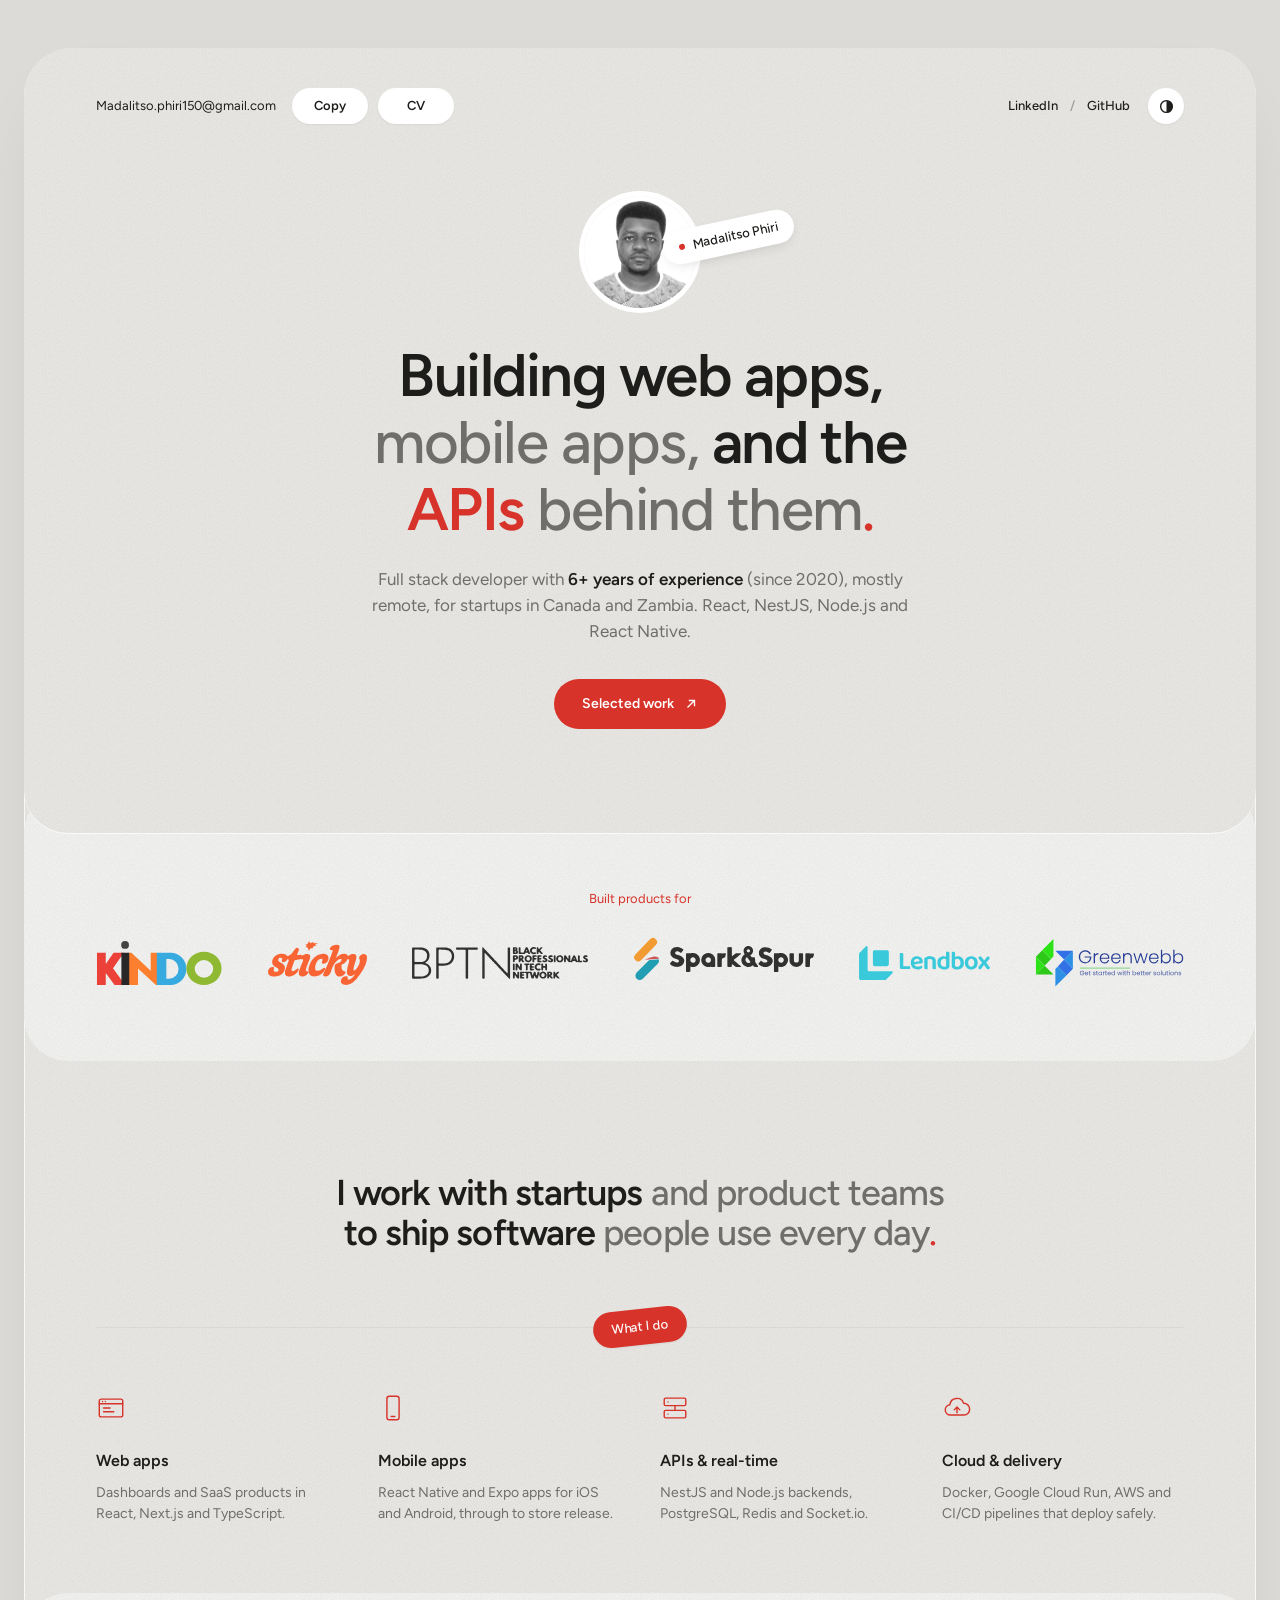
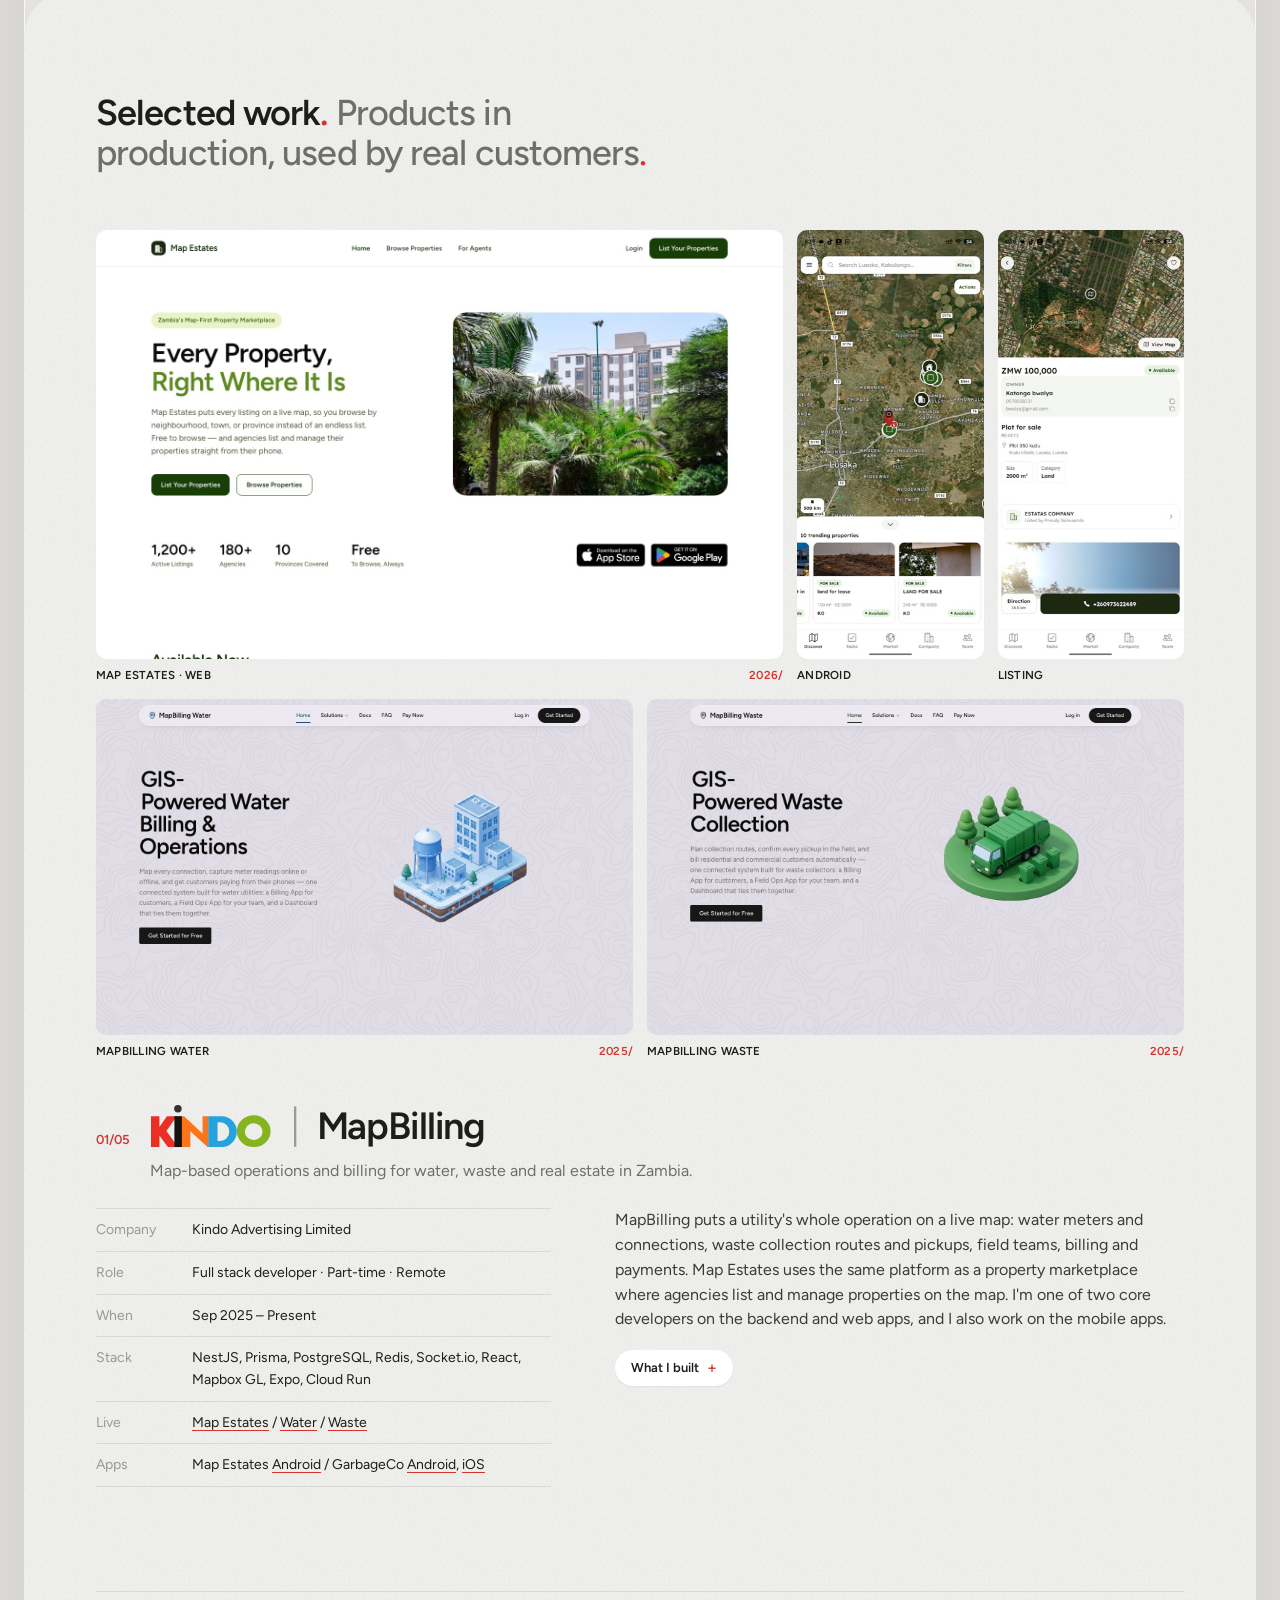
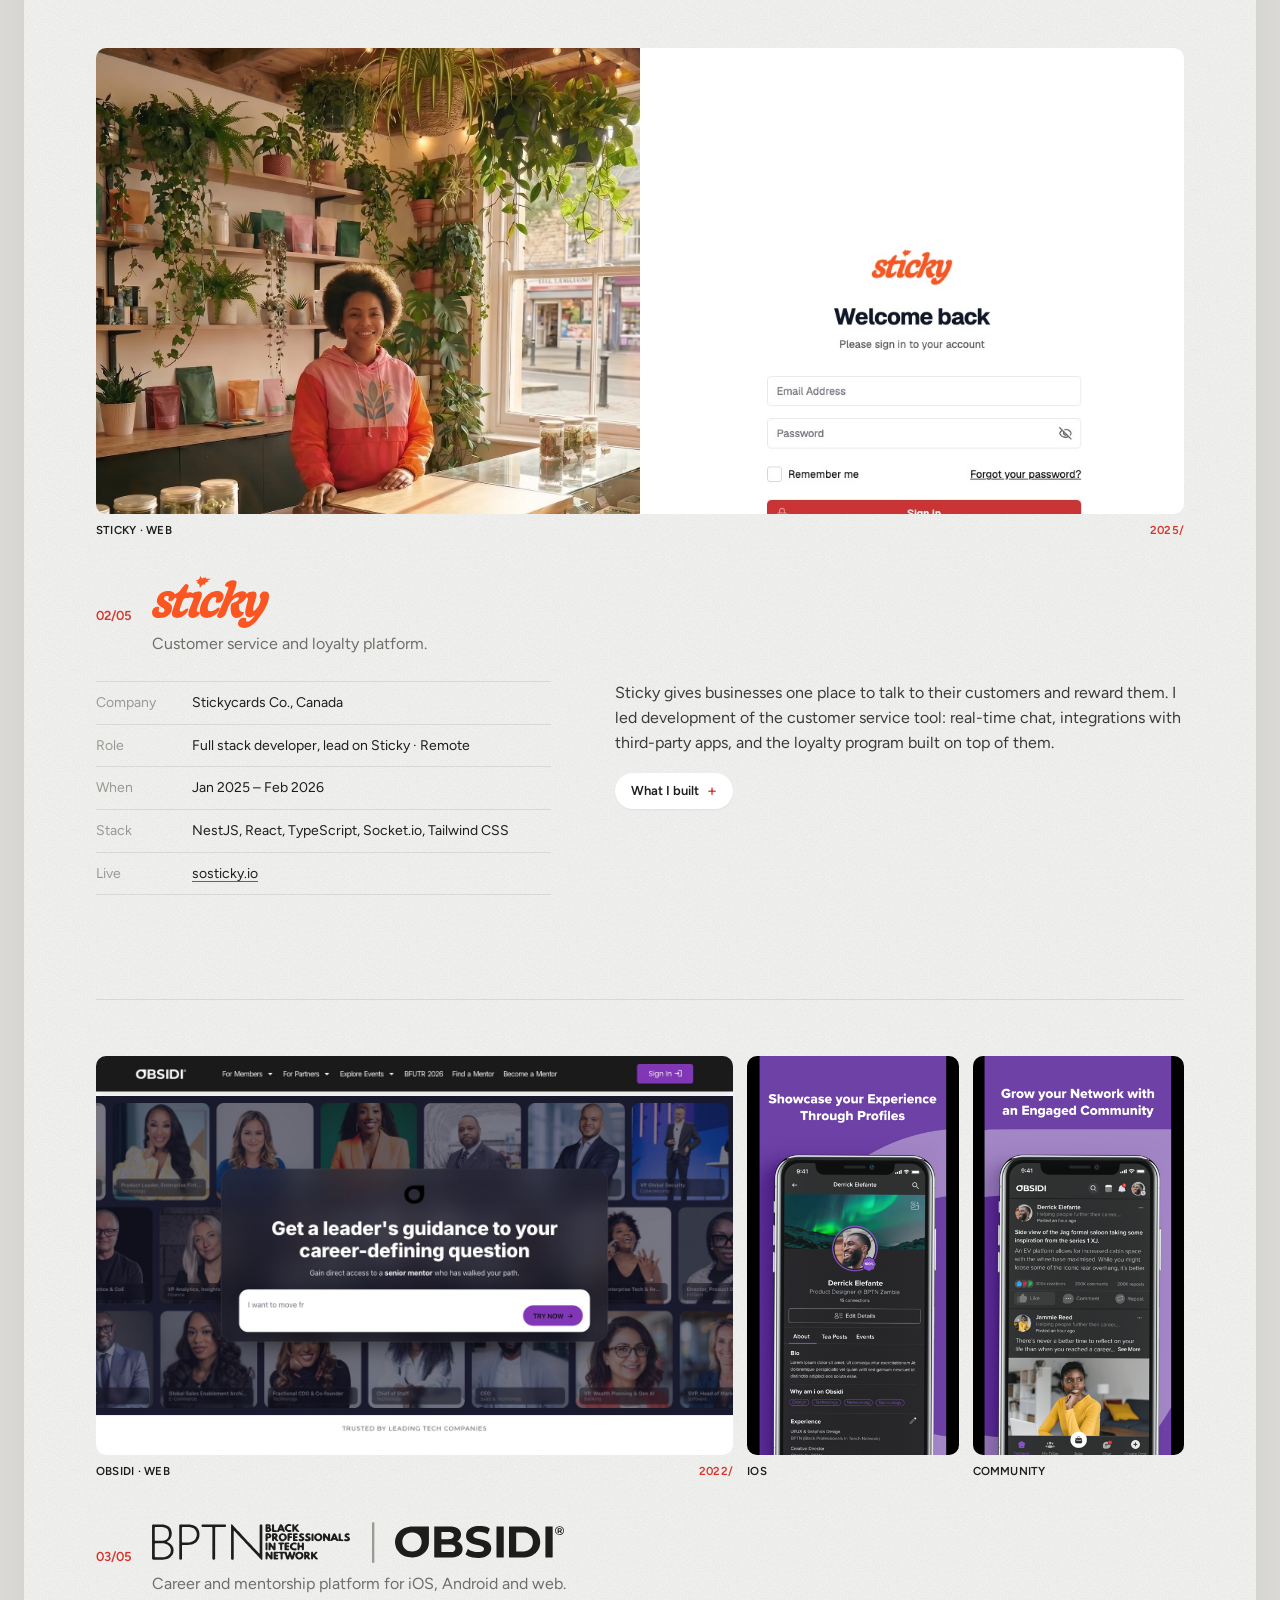
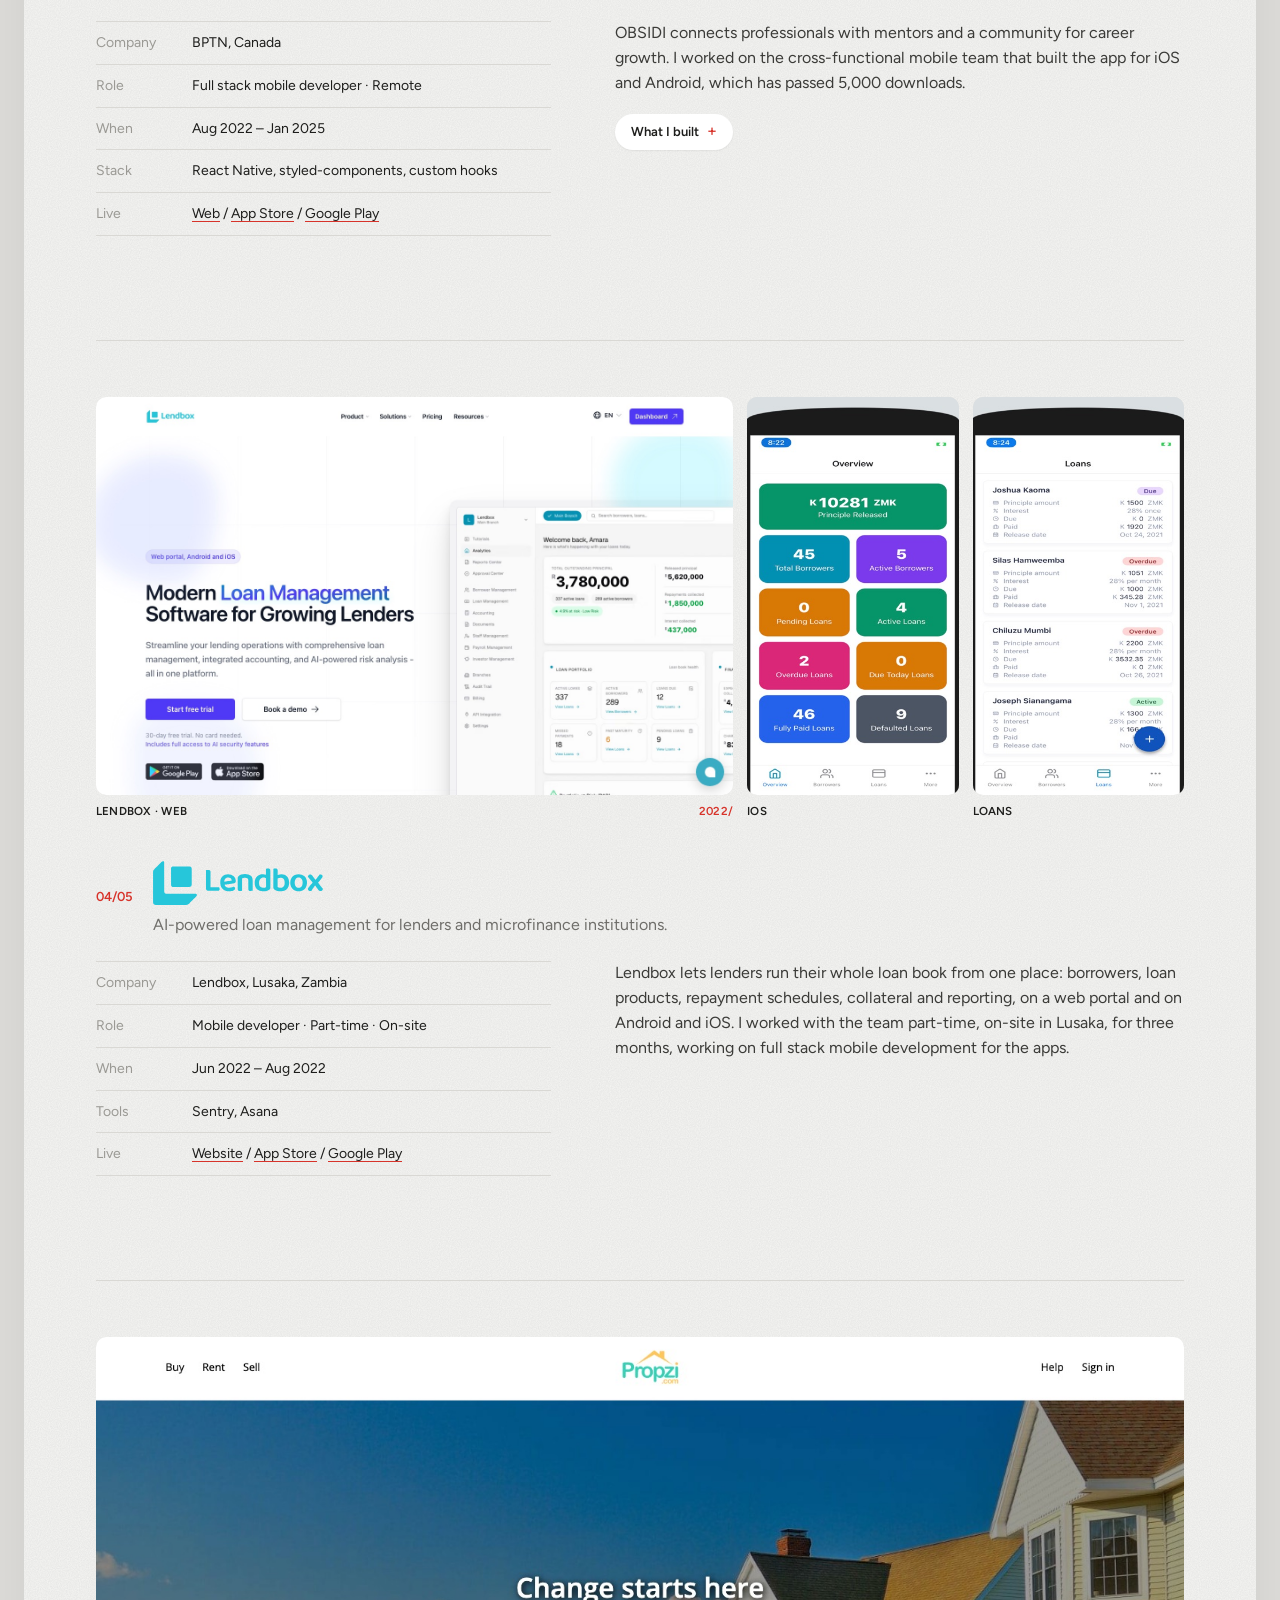
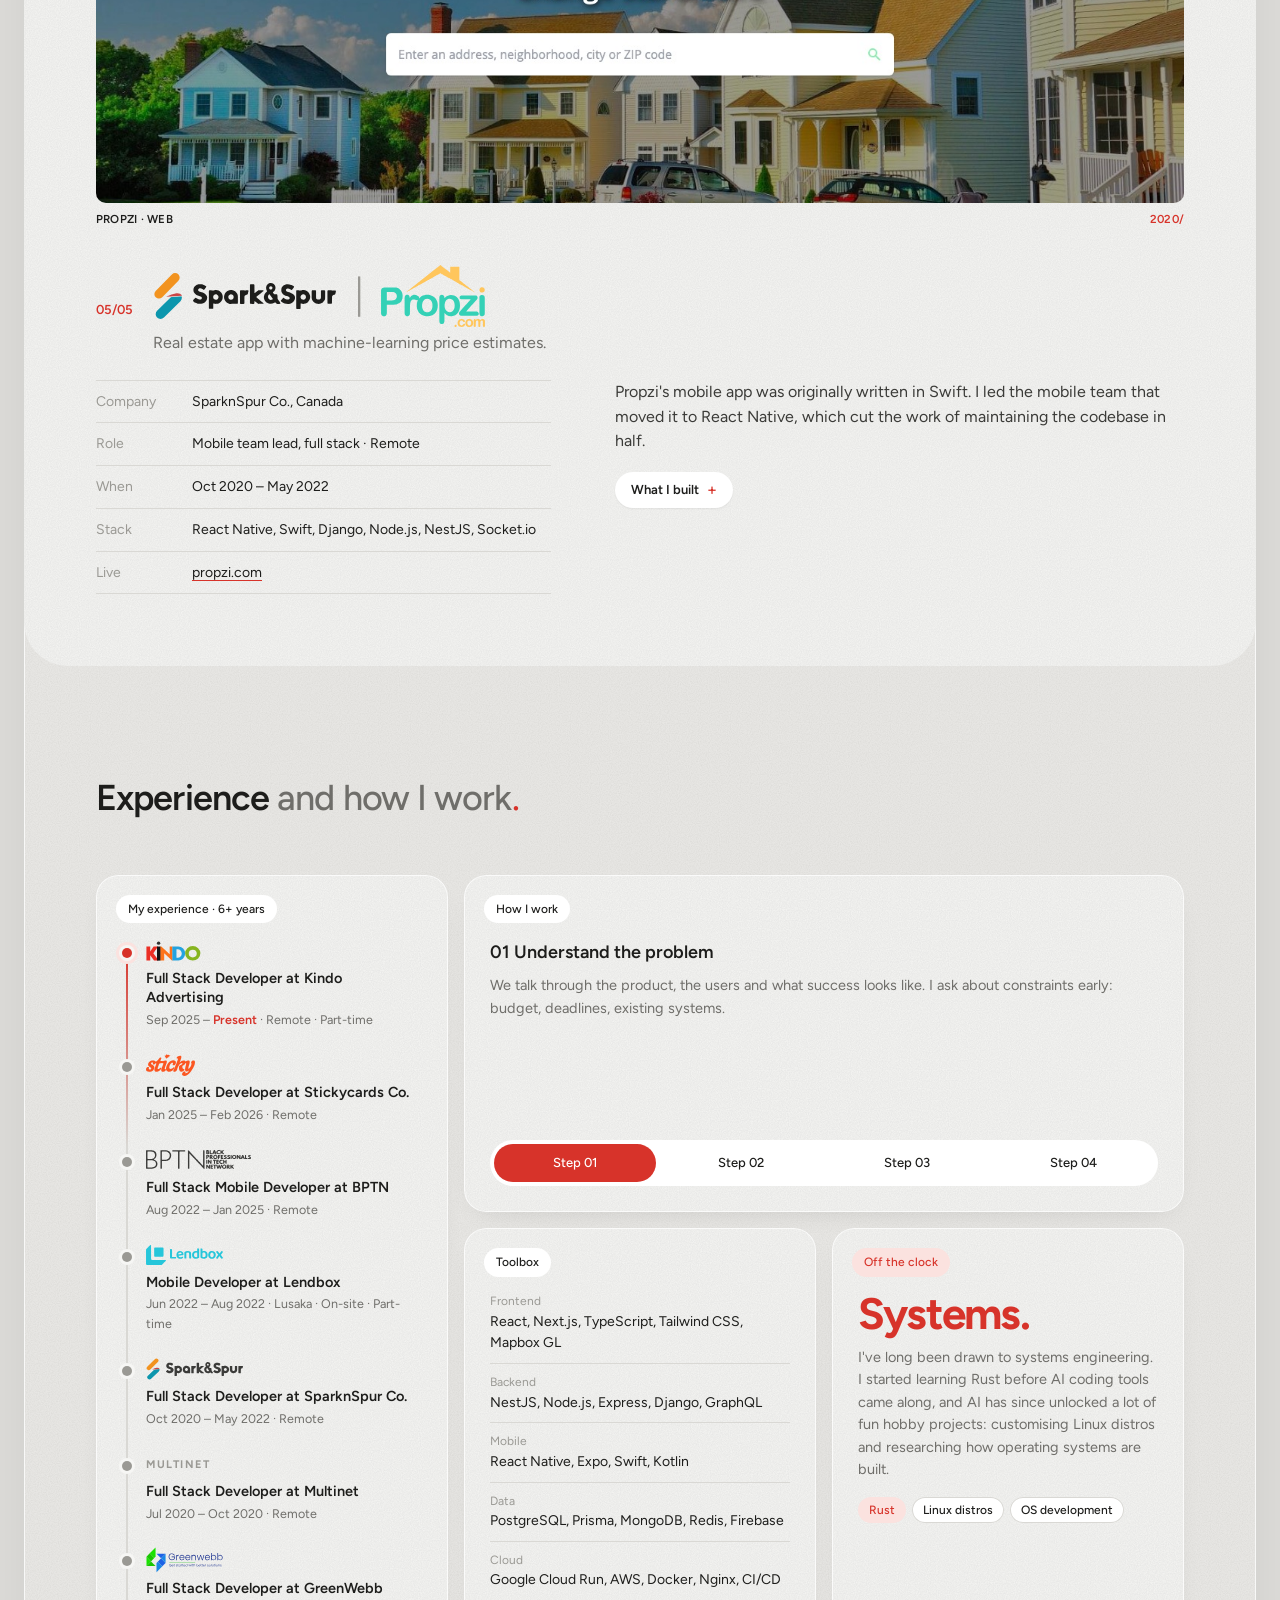
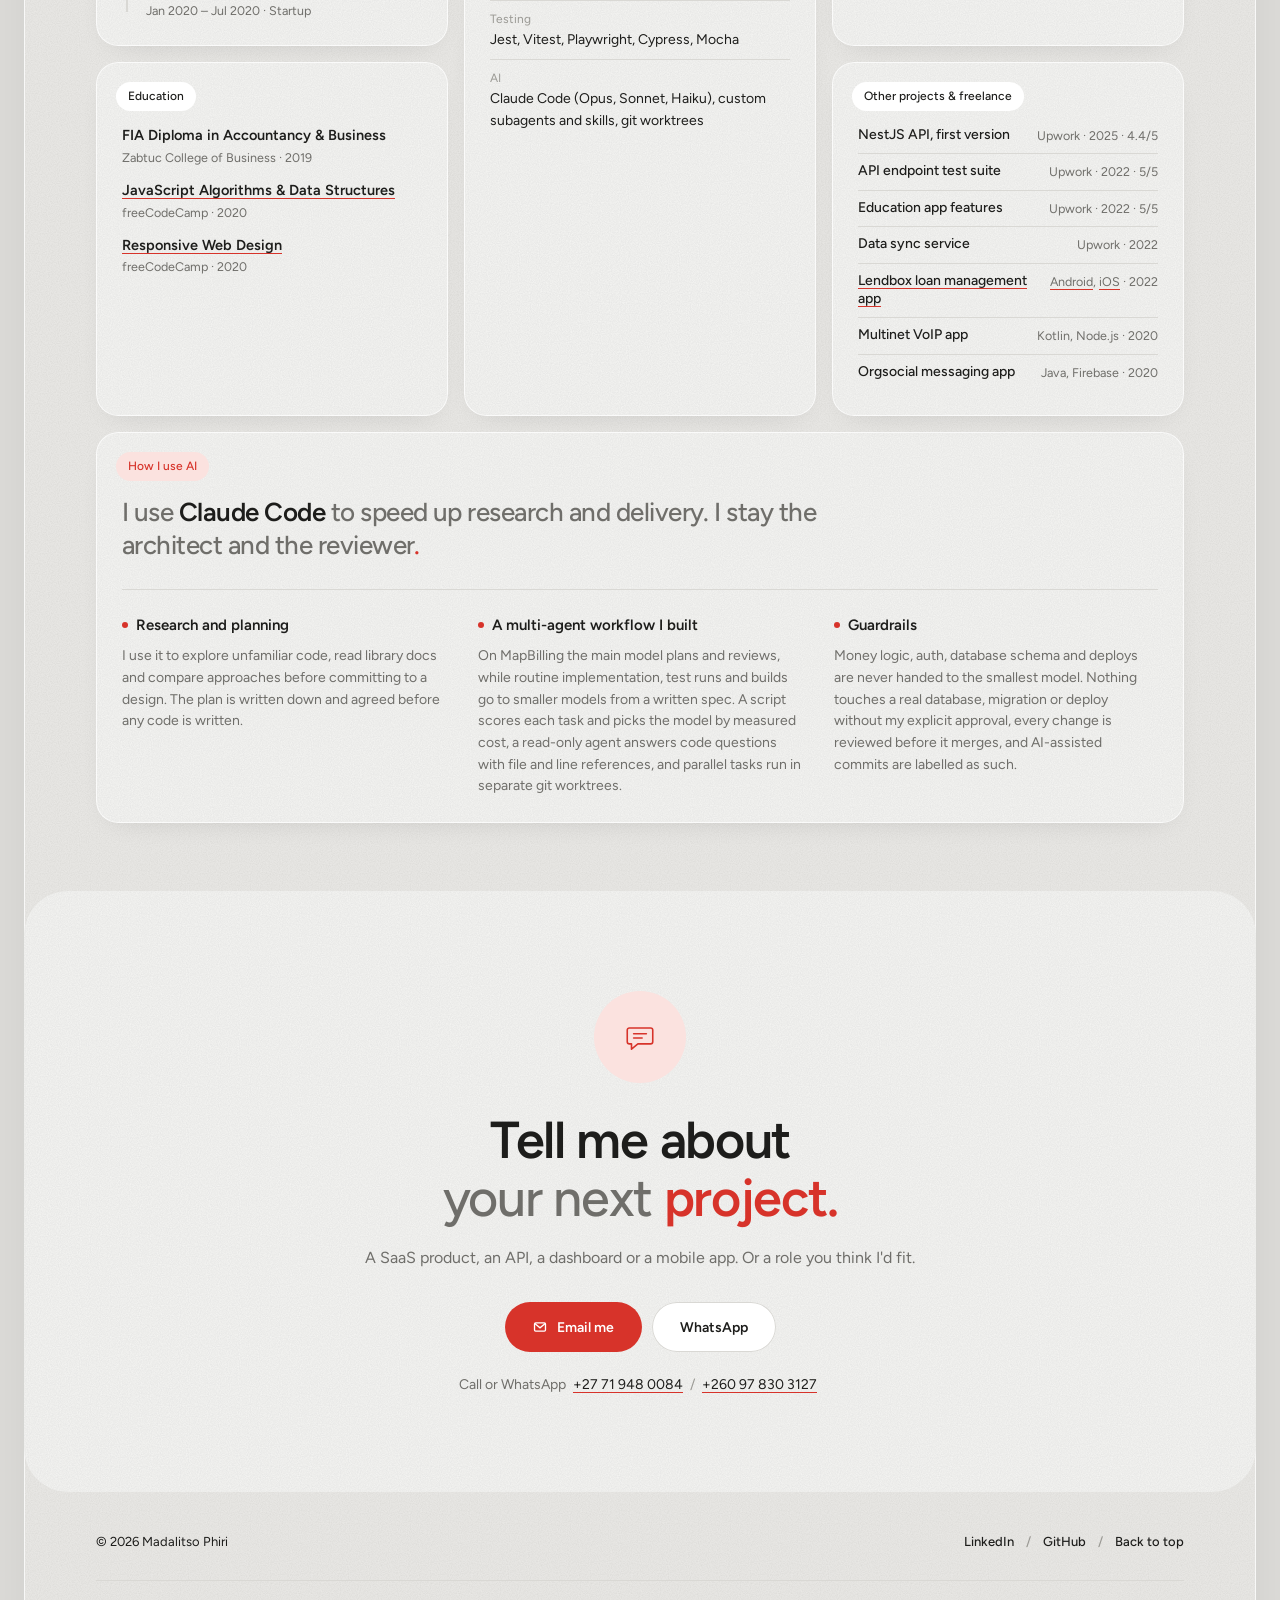
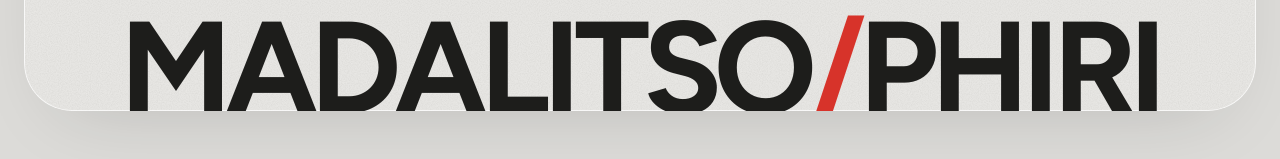
==== index.html @ cda80976 "Publish portfolio site and résumé Co-Authored-By: Claude Opus 5.5 <noreply@anthropic.com>" ====
<!doctype html>
<html lang="en">
<head>
  <meta charset="utf-8" />
  <meta name="viewport" content="width=device-width, initial-scale=1" />
  <title>Madalitso Phiri · Full stack developer</title>
  <meta name="description" content="Madalitso Phiri is a full stack developer who builds web apps, React Native mobile apps and the APIs behind them. 6+ years of experience, mostly remote, with startups in Canada and Zambia." />
  <meta property="og:title" content="Madalitso Phiri · Full stack developer" />
  <meta property="og:description" content="React, NestJS, Node.js and React Native. Selected work, experience and contact." />
  <meta property="og:image" content="https://madalitsophiri.github.io/images/mapbilling-realestate.jpg" />
  <meta property="og:url" content="https://madalitsophiri.github.io/" />
  <link rel="canonical" href="https://madalitsophiri.github.io/" />
  <meta name="theme-color" content="#dcdbd8" media="(prefers-color-scheme: light)" />
  <meta name="theme-color" content="#0e0e0d" media="(prefers-color-scheme: dark)" />
  <link rel="icon" href="data:image/svg+xml,<svg xmlns='http://www.w3.org/2000/svg' viewBox='0 0 64 64'><circle cx='32' cy='32' r='32' fill='%231d1d1b'/><text x='50%25' y='54%25' font-family='Arial' font-weight='700' font-size='28' fill='white' text-anchor='middle' dominant-baseline='middle'>M</text></svg>" />
  <link rel="preconnect" href="https://fonts.googleapis.com" />
  <link rel="preconnect" href="https://fonts.gstatic.com" crossorigin />
  <link href="https://fonts.googleapis.com/css2?family=Figtree:wght@400;500;600;700&display=swap" rel="stylesheet" />
  <link rel="stylesheet" href="styles.css" />
  <script>
    try { const t = localStorage.getItem('theme'); if (t) document.documentElement.dataset.theme = t; } catch (e) {}
  </script>
</head>
<body>
  <a class="skip" href="#main">Skip to content</a>

  <div class="sheet">
    <!-- ============ HERO PANEL ============ -->
    <header class="panel panel--hero" id="top">
      <div class="topbar">
        <div class="topbar__left">
          <a class="topbar__email" href="mailto:Madalitso.phiri150@gmail.com">Madalitso.phiri150@gmail.com</a>
          <button class="pill" type="button" data-copy="Madalitso.phiri150@gmail.com">Copy</button>
          <a class="pill" href="assets/Madalitso-Phiri-Resume.pdf" download>CV</a>
        </div>
        <div class="topbar__right">
          <nav class="slashes" aria-label="Profiles">
            <a href="https://www.linkedin.com/in/madalitso-phiri-1a09b719a/" target="_blank" rel="noopener">LinkedIn</a>
            <span data-link="github"><a target="_blank" rel="noopener">GitHub</a></span>
            <span data-link="upwork"><a target="_blank" rel="noopener">Upwork</a></span>
          </nav>
          <button class="pill theme-toggle" id="themeToggle" type="button" aria-label="Switch between light and dark">
            <svg viewBox="0 0 16 16" width="15" height="15" aria-hidden="true"><circle cx="8" cy="8" r="6.25" fill="none" stroke="currentColor" stroke-width="1.5"/><path d="M8 1.75a6.25 6.25 0 0 1 0 12.5z" fill="currentColor"/></svg>
          </button>
        </div>
      </div>

      <div class="hero">
        <div class="avatar">
          <img src="images/profile.jpg" alt="Madalitso Phiri" width="112" height="112" />
          <span class="tag">Madalitso Phiri</span>
        </div>
        <h1 class="two-tone">
          <b>Building web apps,</b> mobile apps, <b>and the <span class="accent">APIs</span></b> behind them<span class="dot">.</span>
        </h1>
        <p class="hero__sub">
          Full stack developer with <b>6+ years of experience</b> (since 2020), mostly remote, for startups in Canada and Zambia.
          React, NestJS, Node.js and React Native.
        </p>
        <a class="btn btn--accent" href="#work">Selected work
          <svg viewBox="0 0 16 16" width="14" height="14" aria-hidden="true"><path d="M4 12 12 4M5.5 4H12v6.5" fill="none" stroke="currentColor" stroke-width="1.5"/></svg>
        </a>
      </div>
    </header>

    <!-- ============ COMPANIES ============ -->
    <section class="panel panel--light companies" aria-label="Companies I've worked with">
      <p class="companies__label">Built products for</p>
      <ul class="companies__list">
        <li><img class="logo theme-light" src="images/logos/kindo.svg" alt="Kindo Advertising" style="height: 46px" /><img class="logo theme-dark" src="images/logos/kindo-dark.svg" alt="Kindo Advertising" style="height: 46px" /></li>
        <li><img class="logo" src="images/logos/sticky.svg" alt="Sticky by Stickycards" style="height: 44px" /></li>
        <li><span class="logo logo--mono" role="img" aria-label="BPTN, Black Professionals in Tech Network" style="--logo: url(images/logos/bptn.svg); height: 32px; aspect-ratio: 2263 / 411"></span></li>
        <li><span class="lockup" role="img" aria-label="Spark&amp;Spur"><img src="images/logos/sparknspur-icon.svg" alt="" style="height: 44px" /><span class="logo--mono" style="--logo: url(images/logos/sparknspur.svg); height: 26px; aspect-ratio: 1877 / 340"></span></span></li>
        <li><img class="logo" src="images/logos/lendbox.svg" alt="Lendbox" style="height: 34px" /></li>
        <li><img class="logo theme-light" src="images/logos/greenwebb.svg" alt="Greenwebb" style="height: 50px" /><img class="logo theme-dark" src="images/logos/greenwebb-dark.svg" alt="Greenwebb" style="height: 50px" /></li>
      </ul>
    </section>

    <main id="main">
      <!-- ============ SERVICES ============ -->
      <section class="section services">
        <h2 class="two-tone two-tone--md">
          <b>I work with startups</b> and product teams <b>to ship software</b> people use every day<span class="dot">.</span>
        </h2>
        <div class="divider"><span class="pill pill--tilt">What I do</span></div>
        <ul class="services__grid">
          <li>
            <svg viewBox="0 0 32 32" width="30" height="30" aria-hidden="true"><rect x="3.5" y="6.5" width="25" height="19" rx="2" fill="none" stroke="currentColor" stroke-width="1.5"/><path d="M3.5 11.5h25M7 9h.01M10 9h.01M8 16h7M8 20h11" stroke="currentColor" stroke-width="1.5" stroke-linecap="round"/></svg>
            <h3>Web apps</h3>
            <p>Dashboards and SaaS products in React, Next.js and TypeScript.</p>
          </li>
          <li>
            <svg viewBox="0 0 32 32" width="30" height="30" aria-hidden="true"><rect x="9.5" y="3.5" width="13" height="25" rx="2.5" fill="none" stroke="currentColor" stroke-width="1.5"/><path d="M14 25h4" stroke="currentColor" stroke-width="1.5" stroke-linecap="round"/></svg>
            <h3>Mobile apps</h3>
            <p>React Native and Expo apps for iOS and Android, through to store release.</p>
          </li>
          <li>
            <svg viewBox="0 0 32 32" width="30" height="30" aria-hidden="true"><rect x="4.5" y="5.5" width="23" height="8" rx="1.5" fill="none" stroke="currentColor" stroke-width="1.5"/><rect x="4.5" y="18.5" width="23" height="8" rx="1.5" fill="none" stroke="currentColor" stroke-width="1.5"/><path d="M8.5 9.5h.01M8.5 22.5h.01M16 13.5v5" stroke="currentColor" stroke-width="1.5" stroke-linecap="round"/></svg>
            <h3>APIs &amp; real-time</h3>
            <p>NestJS and Node.js backends, PostgreSQL, Redis and Socket.io.</p>
          </li>
          <li>
            <svg viewBox="0 0 32 32" width="30" height="30" aria-hidden="true"><path d="M9 23.5a5.5 5.5 0 0 1-.6-10.97A7.5 7.5 0 0 1 23 11a6 6 0 0 1 .5 12.5z" fill="none" stroke="currentColor" stroke-width="1.5" stroke-linejoin="round"/><path d="m13 18 3-3 3 3M16 15v6" fill="none" stroke="currentColor" stroke-width="1.5" stroke-linecap="round"/></svg>
            <h3>Cloud &amp; delivery</h3>
            <p>Docker, Google Cloud Run, AWS and CI/CD pipelines that deploy safely.</p>
          </li>
        </ul>
      </section>

      <!-- ============ WORK ============ -->
      <section class="panel panel--light work" id="work">
        <div class="section-head">
          <h2 class="two-tone two-tone--md"><b>Selected work<span class="dot">.</span></b> Products in production, used by real customers<span class="dot">.</span></h2>
        </div>

        <!-- MapBilling -->
        <article class="project" id="mapbilling">
          <div class="gallery gallery--mb">
            <figure class="g-wide">
              <a href="https://realestate.mapbilling.com" target="_blank" rel="noopener"><img src="images/mapbilling-realestate.jpg" alt="Map Estates website" loading="lazy" width="1440" height="900" /></a>
              <figcaption><span>Map Estates · Web</span><span>2026/</span></figcaption>
            </figure>
            <figure class="g-phone">
              <a href="https://play.google.com/store/apps/details?id=com.mapbilling.realestate" target="_blank" rel="noopener"><img src="images/mapestates-map.jpg" alt="Map Estates app, listings on a satellite map" loading="lazy" width="313" height="696" /></a>
              <figcaption><span>Android</span></figcaption>
            </figure>
            <figure class="g-phone">
              <a href="https://play.google.com/store/apps/details?id=com.mapbilling.realestate" target="_blank" rel="noopener"><img src="images/mapestates-listing.jpg" alt="Map Estates app, a plot listing with price" loading="lazy" width="313" height="696" /></a>
              <figcaption><span>Listing</span></figcaption>
            </figure>
            <figure class="g-half">
              <a href="https://water.mapbilling.com" target="_blank" rel="noopener"><img src="images/mapbilling-water.jpg" alt="MapBilling Water website" loading="lazy" width="1440" height="900" /></a>
              <figcaption><span>MapBilling Water</span><span>2025/</span></figcaption>
            </figure>
            <figure class="g-half">
              <a href="https://garbage.mapbilling.com" target="_blank" rel="noopener"><img src="images/mapbilling-garbage.jpg" alt="MapBilling Waste website" loading="lazy" width="1440" height="900" /></a>
              <figcaption><span>MapBilling Waste</span><span>2025/</span></figcaption>
            </figure>
          </div>

          <div class="project__body">
            <div class="project__title">
              <p class="project__no">01/05</p>
              <h3 class="project__brand"><span class="sr-only">MapBilling</span><img class="theme-light" src="images/logos/kindo.svg" alt="" style="height: 44px" /><img class="theme-dark" src="images/logos/kindo-dark.svg" alt="" style="height: 44px" /><span class="logo-sep" aria-hidden="true">|</span><span class="brand-text" aria-hidden="true">MapBilling</span></h3>
              <p>Map-based operations and billing for water, waste and real estate in Zambia.</p>
            </div>
            <dl class="facts">
              <div><dt>Company</dt><dd>Kindo Advertising Limited</dd></div>
              <div><dt>Role</dt><dd>Full stack developer · Part-time · Remote</dd></div>
              <div><dt>When</dt><dd>Sep 2025 – Present</dd></div>
              <div><dt>Stack</dt><dd>NestJS, Prisma, PostgreSQL, Redis, Socket.io, React, Mapbox GL, Expo, Cloud Run</dd></div>
              <div><dt>Live</dt><dd>
                <a href="https://realestate.mapbilling.com" target="_blank" rel="noopener">Map Estates</a> /
                <a href="https://water.mapbilling.com" target="_blank" rel="noopener">Water</a> /
                <a href="https://garbage.mapbilling.com" target="_blank" rel="noopener">Waste</a>
              </dd></div>
              <div><dt>Apps</dt><dd>
                Map Estates <a href="https://play.google.com/store/apps/details?id=com.mapbilling.realestate" target="_blank" rel="noopener">Android</a> /
                GarbageCo <a href="https://play.google.com/store/apps/details?id=com.garbagecopay" target="_blank" rel="noopener">Android</a>,
                <a href="https://apps.apple.com/zm/app/garbageco/id6759239159" target="_blank" rel="noopener">iOS</a>
              </dd></div>
            </dl>
            <div class="project__text">
              <p>
                MapBilling puts a utility's whole operation on a live map: water meters and connections, waste collection routes
                and pickups, field teams, billing and payments. Map Estates uses the same platform as a property marketplace where
                agencies list and manage properties on the map. I'm one of two core developers on the backend and web apps, and I
                also work on the mobile apps.
              </p>
              <details>
                <summary>What I built</summary>
                <p>
                  The platform began as one backend and one web app serving every product. I split it into separate apps for water,
                  waste and real estate. Each now has its own database and its own Cloud Build pipeline to Cloud Run, and a push only
                  redeploys the products it changed. I also wrote the tool that copies each product's data into its new database.
                </p>
                <p>
                  For Map Estates I built sales stages that track each buyer's progress on a property, property notes and
                  attachments, and the public property map with nearby listings and directions. I also tightened the auth and token
                  refresh flow, sped up the heaviest list endpoints, seeded the Playwright end-to-end test server, and wrote the
                  developer guide new engineers start from.
                </p>
              </details>
            </div>
          </div>
        </article>

        <!-- Sticky -->
        <article class="project">
          <div class="gallery">
            <figure class="g-full">
              <a href="https://www.sosticky.io" target="_blank" rel="noopener"><img src="images/sosticky.jpg" alt="Sticky sign-in screen" loading="lazy" width="1440" height="900" /></a>
              <figcaption><span>Sticky · Web</span><span>2025/</span></figcaption>
            </figure>
          </div>
          <div class="project__body">
            <div class="project__title">
              <p class="project__no">02/05</p>
              <h3 class="project__brand"><span class="sr-only">Sticky</span><img src="images/logos/sticky.svg" alt="" style="height: 52px" /></h3>
              <p>Customer service and loyalty platform.</p>
            </div>
            <dl class="facts">
              <div><dt>Company</dt><dd>Stickycards Co., Canada</dd></div>
              <div><dt>Role</dt><dd>Full stack developer, lead on Sticky · Remote</dd></div>
              <div><dt>When</dt><dd>Jan 2025 – Feb 2026</dd></div>
              <div><dt>Stack</dt><dd>NestJS, React, TypeScript, Socket.io, Tailwind CSS</dd></div>
              <div><dt>Live</dt><dd><a href="https://www.sosticky.io" target="_blank" rel="noopener">sosticky.io</a></dd></div>
            </dl>
            <div class="project__text">
              <p>
                Sticky gives businesses one place to talk to their customers and reward them. I led development of the customer
                service tool: real-time chat, integrations with third-party apps, and the loyalty program built on top of them.
              </p>
              <details>
                <summary>What I built</summary>
                <p>
                  I designed and maintained the NestJS backend and the React and TypeScript frontend, and built the analytics
                  dashboard that staff use to follow customers and loyalty activity. Implementing real-time messaging with Socket.io
                  cut message latency by 40%, and the responsive Tailwind UI raised user engagement by 25%.
                </p>
              </details>
            </div>
          </div>
        </article>

        <!-- OBSIDI -->
        <article class="project">
          <div class="gallery gallery--phones">
            <figure class="g-wide">
              <a href="https://app.obsidi.com" target="_blank" rel="noopener"><img src="images/obsidi.jpg" alt="OBSIDI website homepage" loading="lazy" width="1440" height="900" /></a>
              <figcaption><span>OBSIDI · Web</span><span>2022/</span></figcaption>
            </figure>
            <figure class="g-phone">
              <a href="https://apps.apple.com/us/app/obsidi/id1645597175" target="_blank" rel="noopener"><img src="images/obsidi-mobile-1.png" alt="OBSIDI iOS app, profile screen" loading="lazy" width="392" height="696" /></a>
              <figcaption><span>iOS</span></figcaption>
            </figure>
            <figure class="g-phone">
              <a href="https://play.google.com/store/apps/details?id=com.obsidi.android" target="_blank" rel="noopener"><img src="images/obsidi-mobile-3.png" alt="OBSIDI app, community screen" loading="lazy" width="392" height="696" /></a>
              <figcaption><span>Community</span></figcaption>
            </figure>
          </div>
          <div class="project__body">
            <div class="project__title">
              <p class="project__no">03/05</p>
              <h3 class="project__brand"><span class="sr-only">OBSIDI</span><span class="logo--mono" style="--logo: url(images/logos/bptn.svg); height: 36px; aspect-ratio: 2263 / 411"></span><span class="logo-sep" aria-hidden="true">|</span><span class="logo--mono" style="--logo: url(images/logos/obsidi.svg); height: 32px; aspect-ratio: 2394 / 454"></span></h3>
              <p>Career and mentorship platform for iOS, Android and web.</p>
            </div>
            <dl class="facts">
              <div><dt>Company</dt><dd>BPTN, Canada</dd></div>
              <div><dt>Role</dt><dd>Full stack mobile developer · Remote</dd></div>
              <div><dt>When</dt><dd>Aug 2022 – Jan 2025</dd></div>
              <div><dt>Stack</dt><dd>React Native, styled-components, custom hooks</dd></div>
              <div><dt>Live</dt><dd>
                <a href="https://app.obsidi.com" target="_blank" rel="noopener">Web</a> /
                <a href="https://apps.apple.com/us/app/obsidi/id1645597175" target="_blank" rel="noopener">App Store</a> /
                <a href="https://play.google.com/store/apps/details?id=com.obsidi.android" target="_blank" rel="noopener">Google Play</a>
              </dd></div>
            </dl>
            <div class="project__text">
              <p>
                OBSIDI connects professionals with mentors and a community for career growth. I worked on the cross-functional
                mobile team that built the app for iOS and Android, which has passed 5,000 downloads.
              </p>
              <details>
                <summary>What I built</summary>
                <p>
                  I built core features in React Native, using custom hooks to keep logic separate from the screens, and used
                  styled-components to keep the UI consistent across both platforms. I also coordinated releases to the App Store
                  and Google Play, including release cycles and A/B tests. Consolidating repeated code cut duplication across the
                  codebase by about 35%.
                </p>
              </details>
            </div>
          </div>
        </article>

        <!-- Lendbox -->
        <article class="project">
          <div class="gallery gallery--phones">
            <figure class="g-wide">
              <a href="https://lendbox.io/en" target="_blank" rel="noopener"><img src="images/lendbox.jpg" alt="Lendbox website homepage" loading="lazy" width="1440" height="900" /></a>
              <figcaption><span>Lendbox · Web</span><span>2022/</span></figcaption>
            </figure>
            <figure class="g-phone">
              <a href="https://apps.apple.com/zm/app/lendbox-ai-loan-management/id1610722829" target="_blank" rel="noopener"><img src="images/lendbox-mobile-1.jpg" alt="Lendbox app, loan portfolio overview" loading="lazy" width="392" height="696" /></a>
              <figcaption><span>iOS</span></figcaption>
            </figure>
            <figure class="g-phone">
              <a href="https://play.google.com/store/apps/details?id=com.lendbox.lendbox2" target="_blank" rel="noopener"><img src="images/lendbox-mobile-2.jpg" alt="Lendbox app, list of loans with status" loading="lazy" width="392" height="696" /></a>
              <figcaption><span>Loans</span></figcaption>
            </figure>
          </div>
          <div class="project__body">
            <div class="project__title">
              <p class="project__no">04/05</p>
              <h3 class="project__brand"><span class="sr-only">Lendbox</span><img src="images/logos/lendbox.svg" alt="" style="height: 44px" /></h3>
              <p>AI-powered loan management for lenders and microfinance institutions.</p>
            </div>
            <dl class="facts">
              <div><dt>Company</dt><dd>Lendbox, Lusaka, Zambia</dd></div>
              <div><dt>Role</dt><dd>Mobile developer · Part-time · On-site</dd></div>
              <div><dt>When</dt><dd>Jun 2022 – Aug 2022</dd></div>
              <div><dt>Tools</dt><dd>Sentry, Asana</dd></div>
              <div><dt>Live</dt><dd>
                <a href="https://lendbox.io/en" target="_blank" rel="noopener">Website</a> /
                <a href="https://apps.apple.com/zm/app/lendbox-ai-loan-management/id1610722829" target="_blank" rel="noopener">App Store</a> /
                <a href="https://play.google.com/store/apps/details?id=com.lendbox.lendbox2" target="_blank" rel="noopener">Google Play</a>
              </dd></div>
            </dl>
            <div class="project__text">
              <p>
                Lendbox lets lenders run their whole loan book from one place: borrowers, loan products, repayment schedules,
                collateral and reporting, on a web portal and on Android and iOS. I worked with the team part-time, on-site in Lusaka, for three
                months, working on full stack mobile development for the apps.
              </p>
            </div>
          </div>
        </article>

        <!-- Propzi -->
        <article class="project">
          <div class="gallery">
            <figure class="g-full">
              <a href="https://www.propzi.com/" target="_blank" rel="noopener"><img src="images/propzi.jpg" alt="Propzi homepage with property search" loading="lazy" width="1440" height="900" /></a>
              <figcaption><span>Propzi · Web</span><span>2020/</span></figcaption>
            </figure>
          </div>
          <div class="project__body">
            <div class="project__title">
              <p class="project__no">05/05</p>
              <h3 class="project__brand"><span class="sr-only">Propzi</span><span class="lockup" aria-hidden="true"><img src="images/logos/sparknspur-icon.svg" alt="" style="height: 48px" /><span class="logo--mono" style="--logo: url(images/logos/sparknspur.svg); height: 26px; aspect-ratio: 1877 / 340"></span></span><span class="logo-sep" aria-hidden="true">|</span><img src="images/logos/propzi.svg" alt="" style="height: 62px" /></h3>
              <p>Real estate app with machine-learning price estimates.</p>
            </div>
            <dl class="facts">
              <div><dt>Company</dt><dd>SparknSpur Co., Canada</dd></div>
              <div><dt>Role</dt><dd>Mobile team lead, full stack · Remote</dd></div>
              <div><dt>When</dt><dd>Oct 2020 – May 2022</dd></div>
              <div><dt>Stack</dt><dd>React Native, Swift, Django, Node.js, NestJS, Socket.io</dd></div>
              <div><dt>Live</dt><dd><a href="https://www.propzi.com/" target="_blank" rel="noopener">propzi.com</a></dd></div>
            </dl>
            <div class="project__text">
              <p>
                Propzi's mobile app was originally written in Swift. I led the mobile team that moved it to React Native, which
                cut the work of maintaining the codebase in half.
              </p>
              <details>
                <summary>What I built</summary>
                <p>
                  On the backend I built and deployed a Django service that serves the machine-learning price predictions, handling
                  more than 10,000 requests a day. I also built Sparky, an embeddable chat widget (React, Webpack and Babel on a
                  Node/NestJS backend) that runs on more than 500 partner sites and delivers messages over Socket.io in under 100 ms.
                  Along the way I mentored junior developers on React Native and code review.
                </p>
              </details>
            </div>
          </div>
        </article>
      </section>

      <!-- ============ BENTO: experience, process, stack ============ -->
      <section class="section" id="experience">
        <div class="section-head">
          <h2 class="two-tone two-tone--md"><b>Experience</b> and how I work<span class="dot">.</span></h2>
        </div>

        <div class="bento">
          <article class="card card--exp">
            <span class="chip">My experience · 6+ years</span>
            <ol class="timeline">
              <li>
                <span class="tl-logo"><img class="theme-light" src="images/logos/kindo.svg" alt="" style="height: 20px" /><img class="theme-dark" src="images/logos/kindo-dark.svg" alt="" style="height: 20px" /></span>
                <b>Full Stack Developer at Kindo Advertising</b><small>Sep 2025 – <span class="now">Present</span> · Remote · Part-time</small>
              </li>
              <li>
                <span class="tl-logo"><img src="images/logos/sticky.svg" alt="" style="height: 22px" /></span>
                <b>Full Stack Developer at Stickycards Co.</b><small>Jan 2025 – Feb 2026 · Remote</small>
              </li>
              <li>
                <span class="tl-logo"><span class="logo--mono" style="--logo: url(images/logos/bptn.svg); height: 19px; aspect-ratio: 2263 / 411"></span></span>
                <b>Full Stack Mobile Developer at BPTN</b><small>Aug 2022 – Jan 2025 · Remote</small>
              </li>
              <li>
                <span class="tl-logo"><img src="images/logos/lendbox.svg" alt="" style="height: 20px" /></span>
                <b>Mobile Developer at Lendbox</b><small>Jun 2022 – Aug 2022 · Lusaka · On-site · Part-time</small>
              </li>
              <li>
                <span class="tl-logo"><span class="lockup" aria-hidden="true"><img src="images/logos/sparknspur-icon.svg" alt="" style="height: 22px" /><span class="logo--mono" style="--logo: url(images/logos/sparknspur.svg); height: 14px; aspect-ratio: 1877 / 340"></span></span></span>
                <b>Full Stack Developer at SparknSpur Co.</b><small>Oct 2020 – May 2022 · Remote</small>
              </li>
              <li>
                <span class="tl-logo tl-logo--text">Multinet</span>
                <b>Full Stack Developer at Multinet</b><small>Jul 2020 – Oct 2020 · Remote</small>
              </li>
              <li>
                <span class="tl-logo"><img class="theme-light" src="images/logos/greenwebb.svg" alt="" style="height: 26px" /><img class="theme-dark" src="images/logos/greenwebb-dark.svg" alt="" style="height: 26px" /></span>
                <b>Full Stack Developer at GreenWebb</b><small>Jan 2020 – Jul 2020 · Startup</small>
              </li>
            </ol>
          </article>

          <article class="card card--process">
            <span class="chip">How I work</span>
            <div class="steps" data-steps>
              <div class="steps__panel" role="tabpanel">
                <h3 data-step-title>01 Understand the problem</h3>
                <p data-step-text>We talk through the product, the users and what success looks like. I ask about constraints early: budget, deadlines, existing systems.</p>
              </div>
              <div class="steps__tabs" role="tablist" aria-label="How I work">
                <button role="tab" aria-selected="true" data-i="0">Step 01</button>
                <button role="tab" aria-selected="false" data-i="1">Step 02</button>
                <button role="tab" aria-selected="false" data-i="2">Step 03</button>
                <button role="tab" aria-selected="false" data-i="3">Step 04</button>
              </div>
            </div>
          </article>

          <article class="card card--stack">
            <span class="chip">Toolbox</span>
            <dl class="stack">
              <div><dt>Frontend</dt><dd>React, Next.js, TypeScript, Tailwind CSS, Mapbox GL</dd></div>
              <div><dt>Backend</dt><dd>NestJS, Node.js, Express, Django, GraphQL</dd></div>
              <div><dt>Mobile</dt><dd>React Native, Expo, Swift, Kotlin</dd></div>
              <div><dt>Data</dt><dd>PostgreSQL, Prisma, MongoDB, Redis, Firebase</dd></div>
              <div><dt>Cloud</dt><dd>Google Cloud Run, AWS, Docker, Nginx, CI/CD</dd></div>
              <div><dt>Testing</dt><dd>Jest, Vitest, Playwright, Cypress, Mocha</dd></div>
              <div><dt>AI</dt><dd>Claude Code (Opus, Sonnet, Haiku), custom subagents and skills, git worktrees</dd></div>
            </dl>
          </article>

          <article class="card card--learning">
            <span class="chip chip--accent">Off the clock</span>
            <p class="big">Systems<span class="dot">.</span></p>
            <p>I've long been drawn to systems engineering. I started learning Rust before AI coding tools came along, and AI has since unlocked a lot of fun hobby projects: customising Linux distros and researching how operating systems are built.</p>
            <ul class="interests">
              <li>Rust</li>
              <li>Linux distros</li>
              <li>OS development</li>
            </ul>
          </article>

          <article class="card card--edu">
            <span class="chip">Education</span>
            <ul class="edu">
              <li><b>FIA Diploma in Accountancy &amp; Business</b><small>Zabtuc College of Business · 2019</small></li>
              <li><b><a href="https://freecodecamp.org/certification/fccc343da18-dcc1-48c2-b315-11564ea8f4c0/javascript-algorithms-and-data-structures" target="_blank" rel="noopener">JavaScript Algorithms &amp; Data Structures</a></b><small>freeCodeCamp · 2020</small></li>
              <li><b><a href="https://freecodecamp.org/certification/fccc343da18-dcc1-48c2-b315-11564ea8f4c0/responsive-web-design" target="_blank" rel="noopener">Responsive Web Design</a></b><small>freeCodeCamp · 2020</small></li>
            </ul>
          </article>

          <article class="card card--ai">
            <span class="chip chip--accent">How I use AI</span>
            <p class="ai__lead">I use <b>Claude Code</b> to speed up research and delivery. I stay the architect and the reviewer<span class="dot">.</span></p>
            <div class="ai__cols">
              <div>
                <h3>Research and planning</h3>
                <p>I use it to explore unfamiliar code, read library docs and compare approaches before committing to a design. The plan is written down and agreed before any code is written.</p>
              </div>
              <div>
                <h3>A multi-agent workflow I built</h3>
                <p>On MapBilling the main model plans and reviews, while routine implementation, test runs and builds go to smaller models from a written spec. A script scores each task and picks the model by measured cost, a read-only agent answers code questions with file and line references, and parallel tasks run in separate git worktrees.</p>
              </div>
              <div>
                <h3>Guardrails</h3>
                <p>Money logic, auth, database schema and deploys are never handed to the smallest model. Nothing touches a real database, migration or deploy without my explicit approval, every change is reviewed before it merges, and AI-assisted commits are labelled as such.</p>
              </div>
            </div>
          </article>

          <article class="card card--other">
            <span class="chip">Other projects &amp; freelance</span>
            <ul class="other">
              <li><b>NestJS API, first version</b><span>Upwork · 2025 · 4.4/5</span></li>
              <li><b>API endpoint test suite</b><span>Upwork · 2022 · 5/5</span></li>
              <li><b>Education app features</b><span>Upwork · 2022 · 5/5</span></li>
              <li><b>Data sync service</b><span>Upwork · 2022</span></li>
              <li><b><a href="https://lendbox.io/en" target="_blank" rel="noopener">Lendbox loan management app</a></b><span><a href="https://play.google.com/store/apps/details?id=com.lendbox.lendbox2" target="_blank" rel="noopener">Android</a>, <a href="https://apps.apple.com/zm/app/lendbox-ai-loan-management/id1610722829" target="_blank" rel="noopener">iOS</a> · 2022</span></li>
              <li><b>Multinet VoIP app</b><span>Kotlin, Node.js · 2020</span></li>
              <li><b>Orgsocial messaging app</b><span>Java, Firebase · 2020</span></li>
            </ul>
          </article>
        </div>
      </section>

      <!-- ============ CONTACT ============ -->
      <section class="panel panel--light contact" id="contact">
        <div class="contact__icon" aria-hidden="true">
          <svg viewBox="0 0 32 32" width="34" height="34"><path d="M6 7.5h20a2 2 0 0 1 2 2v11a2 2 0 0 1-2 2H14l-6 5v-5H6a2 2 0 0 1-2-2v-11a2 2 0 0 1 2-2z" fill="none" stroke="currentColor" stroke-width="1.5" stroke-linejoin="round"/><path d="M10 13h12M10 17h8" stroke="currentColor" stroke-width="1.5" stroke-linecap="round"/></svg>
        </div>
        <h2 class="two-tone two-tone--lg"><b>Tell me about</b> your next <b class="accent">project.</b></h2>
        <p class="contact__sub">A SaaS product, an API, a dashboard or a mobile app. Or a role you think I'd fit.</p>
        <div class="contact__actions">
          <a class="btn btn--accent" href="mailto:Madalitso.phiri150@gmail.com">
            <svg viewBox="0 0 16 16" width="14" height="14" aria-hidden="true"><rect x="1.75" y="3.25" width="12.5" height="9.5" rx="1.25" fill="none" stroke="currentColor" stroke-width="1.5"/><path d="m2 4 6 5 6-5" fill="none" stroke="currentColor" stroke-width="1.5"/></svg>
            Email me
          </a>
          <a class="btn btn--light" href="https://wa.me/27719480084" target="_blank" rel="noopener">WhatsApp</a>
        </div>
        <p class="contact__phones">
          Call or WhatsApp
          <a href="tel:+27719480084">+27 71 948 0084</a>
          <span aria-hidden="true">/</span>
          <a href="tel:+260978303127">+260 97 830 3127</a>
        </p>
      </section>
    </main>

    <footer class="footer">
      <div class="footer__row">
        <p>© <span id="year">2026</span> Madalitso Phiri</p>
        <nav class="slashes" aria-label="Profiles">
          <a href="https://www.linkedin.com/in/madalitso-phiri-1a09b719a/" target="_blank" rel="noopener">LinkedIn</a>
          <span data-link="github"><a target="_blank" rel="noopener">GitHub</a></span>
          <span data-link="upwork"><a target="_blank" rel="noopener">Upwork</a></span>
          <a href="#top">Back to top</a>
        </nav>
      </div>
      <p class="wordmark" aria-hidden="true">MADALITSO<span class="slash">/</span>PHIRI</p>
    </footer>
  </div>

  <div class="toast" id="toast" role="status" aria-live="polite"></div>
  <script src="script.js"></script>
</body>
</html>
---- styles.css ----
/* Madalitso Phiri, portfolio */

:root {
  --page: #dcdbd8;
  --sheet: #ecebe8;
  --panel: #f6f6f4;
  --ink: #1d1d1b;
  --ink-2: #6f6e6a;
  --ink-3: #9a9994;
  --rule: #d9d8d4;
  --white: #ffffff;           /* pills, chips, tags */
  --on-ink: #ffffff;          /* text on the dark button */
  --ink-hover: #3a3a37;
  --text: #3b3b38;            /* body copy */
  --shot: #e2e1de;            /* image placeholder */
  --hi: rgba(255,255,255,.75); /* inner highlight on cards */
  --shadow: rgba(0,0,0,.18);
  --accent: #d7332a;          /* red */
  --accent-hover: #b8261f;
  --accent-soft: #fbe2df;
  --on-accent: #ffffff;
  --r-sheet: 48px;
  --r-panel: 44px;
  --font: 'Figtree', system-ui, sans-serif;
  --grain: url("data:image/svg+xml,%3Csvg xmlns='http://www.w3.org/2000/svg' width='160' height='160'%3E%3Cfilter id='n'%3E%3CfeTurbulence type='fractalNoise' baseFrequency='.9' numOctaves='2' stitchTiles='stitch'/%3E%3CfeColorMatrix values='0 0 0 0 0 0 0 0 0 0 0 0 0 0 0 0 0 0 .07 0'/%3E%3C/filter%3E%3Crect width='100%25' height='100%25' filter='url(%23n)'/%3E%3C/svg%3E");
  --grain-dark: url("data:image/svg+xml,%3Csvg xmlns='http://www.w3.org/2000/svg' width='160' height='160'%3E%3Cfilter id='n'%3E%3CfeTurbulence type='fractalNoise' baseFrequency='.9' numOctaves='2' stitchTiles='stitch'/%3E%3CfeColorMatrix values='0 0 0 0 1 0 0 0 0 1 0 0 0 0 1 0 0 0 .05 0'/%3E%3C/filter%3E%3Crect width='100%25' height='100%25' filter='url(%23n)'/%3E%3C/svg%3E");
  color-scheme: light;
}

@media (prefers-color-scheme: dark) {
  :root:not([data-theme='light']) {
    --page: #0e0e0d; --sheet: #181816; --panel: #20201e;
    --ink: #edebe6; --ink-2: #a3a19b; --ink-3: #74726d; --rule: #31302d;
    --white: #2a2a27; --on-ink: #151513; --ink-hover: #ffffff; --text: #cfcdc7;
    --shot: #2a2a27; --hi: rgba(255,255,255,.04); --shadow: rgba(0,0,0,.6);
    --accent: #ff5a4e; --accent-hover: #ff7a70; --accent-soft: #3d1916; --on-accent: #1a0806;
    --grain: var(--grain-dark);
    color-scheme: dark;
  }
}
:root[data-theme='dark'] {
  --page: #0e0e0d; --sheet: #181816; --panel: #20201e;
  --ink: #edebe6; --ink-2: #a3a19b; --ink-3: #74726d; --rule: #31302d;
  --white: #2a2a27; --on-ink: #151513; --ink-hover: #ffffff; --text: #cfcdc7;
  --shot: #2a2a27; --hi: rgba(255,255,255,.04); --shadow: rgba(0,0,0,.6);
  --accent: #ff5a4e; --accent-hover: #ff7a70; --accent-soft: #3d1916; --on-accent: #1a0806;
  --grain: var(--grain-dark);
  color-scheme: dark;
}

*, *::before, *::after { box-sizing: border-box; }
html { scroll-behavior: smooth; }
body {
  margin: 0;
  background: var(--page);
  color: var(--ink);
  font: 16px/1.55 var(--font);
  -webkit-font-smoothing: antialiased;
}
img { display: block; max-width: 100%; height: auto; }
h1, h2, h3, p { margin: 0; }
ul, ol, dl, dd { margin: 0; padding: 0; list-style: none; }
a { color: inherit; }
button { font: inherit; color: inherit; }
:focus-visible { outline: 2px solid var(--accent); outline-offset: 3px; }
.skip { position: absolute; left: -999px; }
.skip:focus { left: 16px; top: 16px; z-index: 10; background: var(--white); padding: 8px 12px; border-radius: 999px; }

/* ---------- Sheet & panels ---------- */
.sheet {
  width: min(1240px, 100% - 48px);
  margin: 48px auto;
  background: var(--sheet) var(--grain);
  border-radius: var(--r-sheet);
  box-shadow: 0 0 0 1px var(--hi) inset, 0 30px 80px -40px var(--shadow);
  overflow: hidden;
}
.panel {
  position: relative;
  border-radius: 0 0 var(--r-panel) var(--r-panel);
  padding: 0 72px;
}
.panel--hero { background: var(--sheet) var(--grain); z-index: 3; box-shadow: 0 1px 0 var(--hi); }
.panel--light {
  background: var(--panel) var(--grain);
  border-radius: var(--r-panel);
  margin-top: calc(var(--r-panel) * -1);
  padding-top: calc(var(--r-panel) + 56px);
  padding-bottom: 72px;
}
.section { padding: 112px 72px; }

/* Two-tone headings */
.two-tone {
  font-weight: 500; letter-spacing: -0.025em; line-height: 1.12; color: var(--ink-2);
  text-wrap: balance;
}
.two-tone b { font-weight: 600; color: var(--ink); }
h1.two-tone { font-size: clamp(36px, 5vw, 60px); }
.two-tone--md { font-size: clamp(26px, 3vw, 36px); }
.two-tone--lg { font-size: clamp(32px, 4.4vw, 52px); }

/* Pills & buttons */
.pill {
  display: inline-flex; align-items: center; justify-content: center;
  min-width: 76px; height: 36px; padding: 0 18px; border-radius: 999px;
  background: var(--white); border: 0; font-size: 13px; font-weight: 600; text-decoration: none; cursor: pointer;
  box-shadow: 0 1px 2px rgba(0,0,0,.06);
  transition: transform .15s ease;
}
.pill:hover { transform: translateY(-1px); }
.pill--tilt { transform: rotate(-6deg); font-weight: 500; }
.pill--tilt:hover { transform: rotate(-6deg); }

.btn {
  display: inline-flex; align-items: center; gap: 10px;
  height: 50px; padding: 0 28px; border-radius: 999px;
  background: var(--ink); color: var(--on-ink); font-size: 14px; font-weight: 600; text-decoration: none;
  transition: background .15s ease;
}
.btn:hover { background: var(--ink-hover); }
.btn--light { background: var(--white); color: var(--ink); box-shadow: 0 0 0 1px var(--rule) inset; }
.btn--light:hover { box-shadow: 0 0 0 1px var(--accent) inset; }

.slashes { display: flex; flex-wrap: wrap; gap: 4px 0; font-size: 13px; font-weight: 500; }
.slashes > :not(.is-hidden) ~ :not(.is-hidden)::before { content: '/'; margin: 0 12px; color: var(--ink-3); }
.slashes a { text-decoration: none; }
.slashes a:hover { text-decoration: underline; text-underline-offset: 3px; }

/* ---------- Hero ---------- */
.topbar { display: flex; justify-content: space-between; align-items: center; gap: 16px; flex-wrap: wrap; padding-top: 40px; }
.topbar__left { display: flex; align-items: center; gap: 10px; flex-wrap: wrap; }
.topbar__email { font-size: 13px; text-decoration: none; margin-right: 6px; }
.topbar__email:hover { text-decoration: underline; text-underline-offset: 3px; }

.hero { display: flex; flex-direction: column; align-items: center; text-align: center; padding: 72px 0 104px; }
.avatar { position: relative; margin-bottom: 34px; }
.avatar img {
  width: 112px; height: 112px; border-radius: 50%; object-fit: cover;
  filter: grayscale(1) contrast(1.05);
  box-shadow: 0 0 0 5px var(--white);
}
.tag {
  position: absolute; left: 78px; top: 24px; white-space: nowrap;
  padding: 7px 16px; border-radius: 999px; background: var(--white);
  font-size: 13px; font-weight: 500; transform: rotate(-12deg);
  box-shadow: 0 4px 14px -6px rgba(0,0,0,.2);
}
.hero h1 { max-width: 13em; }
.hero__sub { max-width: 34em; margin: 22px 0 34px; color: var(--ink-2); font-size: 17px; }

/* ---------- Companies ---------- */
.companies { text-align: center; }
.companies__label { font-size: 13px; color: var(--ink-3); margin-bottom: 28px; }
.companies__list { display: flex; flex-wrap: wrap; justify-content: space-between; align-items: center; gap: 24px 28px; }
.logo { display: block; width: auto; }
/* White-only logos are drawn through a mask so they take the text colour in either theme */
.logo--mono { background: var(--ink); -webkit-mask: var(--logo) center / contain no-repeat; mask: var(--logo) center / contain no-repeat; }
.companies__list li { opacity: .9; transition: opacity .2s ease, transform .2s ease; }
.companies__list li:hover { opacity: 1; transform: translateY(-2px); }

/* ---------- Services ---------- */
.services { text-align: center; }
.services h2 { max-width: 20em; margin: 0 auto; }
.divider { position: relative; margin: 56px 0 48px; }
.divider::before { content: ''; position: absolute; left: 0; right: 0; top: 50%; border-top: 1px solid var(--rule); }
.divider .pill { position: relative; }
.services__grid { display: grid; grid-template-columns: repeat(4, 1fr); gap: 40px; text-align: left; }
.services__grid svg { color: var(--ink); margin-bottom: 18px; }
.services__grid h3 { font-size: 16px; font-weight: 600; margin-bottom: 8px; }
.services__grid p { font-size: 14px; color: var(--ink-2); }

/* ---------- Work ---------- */
.section-head { margin-bottom: 56px; }
.section-head h2 { max-width: 22em; }
.project + .project { margin-top: 104px; padding-top: 56px; border-top: 1px solid var(--rule); }

/* 44-column grid: spans are chosen so screenshots and phones in a row share a height */
.gallery { display: grid; grid-template-columns: repeat(44, 1fr); gap: 14px; }
.gallery .g-full { grid-column: span 44; }
.gallery .g-half { grid-column: span 22; }
.gallery--mb .g-wide { grid-column: span 28; }
.gallery--mb .g-phone { grid-column: span 8; }
.gallery--phones .g-wide { grid-column: span 26; }
.gallery--phones .g-phone { grid-column: span 9; }
.gallery figure { margin: 0; display: flex; flex-direction: column; }
.gallery figure a { display: block; flex: 1; border-radius: 10px; overflow: hidden; background: var(--shot); }
.gallery img { width: 100%; height: 100%; object-fit: cover; object-position: top; transition: transform .5s ease; }
.gallery figure a:hover img { transform: scale(1.02); }
.g-wide img, .g-half img { aspect-ratio: 16 / 10; }
.g-full img { aspect-ratio: 21 / 9; }
.g-phone img { aspect-ratio: auto; }
.gallery figcaption {
  display: flex; justify-content: space-between; gap: 8px; margin-top: 8px;
  font-size: 11.5px; font-weight: 600; text-transform: uppercase; letter-spacing: .02em;
}

.project__body { display: grid; grid-template-columns: 1fr 1.25fr; gap: 24px 64px; margin-top: 36px; }
.project__title { grid-column: 1 / -1; display: grid; grid-template-columns: auto 1fr auto; align-items: baseline; gap: 4px 20px; }
.project__logo { grid-column: 3; grid-row: 1 / span 2; align-self: center; justify-self: end; display: flex; align-items: center; }
.project__logo img, .project__logo .logo--mono { display: block; width: auto; }
.project__no { font-size: 13px; font-weight: 600; color: var(--ink-3); grid-row: span 2; }
.project__title h3 { font-size: clamp(28px, 3vw, 38px); font-weight: 600; letter-spacing: -0.03em; }
.project__title p:last-child { color: var(--ink-2); }

.facts { font-size: 14px; }
.facts > div { display: grid; grid-template-columns: 84px 1fr; gap: 12px; padding: 10px 0; border-top: 1px solid var(--rule); }
.facts > div:last-child { border-bottom: 1px solid var(--rule); }
.facts dt { color: var(--ink-3); }
.facts a, .project__text a, .edu a { text-decoration: underline; text-decoration-color: var(--ink-3); text-underline-offset: 3px; }
.facts a:hover, .edu a:hover { text-decoration-color: var(--ink); }

.project__text p { color: var(--text); }
.project__text p + p, details p { margin-top: 14px; }
details { margin-top: 18px; }
summary {
  display: inline-flex; align-items: center; gap: 8px; cursor: pointer; list-style: none;
  height: 36px; padding: 0 16px; border-radius: 999px; background: var(--white);
  font-size: 13px; font-weight: 600; box-shadow: 0 1px 2px rgba(0,0,0,.06);
}
summary::-webkit-details-marker { display: none; }
summary::after { content: '+'; font-size: 16px; font-weight: 500; }
details[open] summary::after { content: '–'; }

/* ---------- Bento ---------- */
.bento {
  display: grid; gap: 16px;
  grid-template-columns: repeat(3, 1fr);
  grid-template-areas:
    'exp process process'
    'exp stack learning'
    'edu stack other'
    'ai ai ai';
}
.card {
  position: relative; padding: 64px 26px 26px; border-radius: 22px;
  background: var(--panel) var(--grain);
  box-shadow: 0 0 0 1px var(--hi) inset, 0 10px 30px -18px var(--shadow);
}
.chip {
  position: absolute; top: 20px; left: 20px;
  padding: 5px 12px; border-radius: 999px; background: var(--white);
  font-size: 12px; font-weight: 500;
}
.card--exp { grid-area: exp; }
.card--process { grid-area: process; }
.card--stack { grid-area: stack; }
.card--learning { grid-area: learning; }
.card--edu { grid-area: edu; }
.card--other { grid-area: other; }
.card--ai { grid-area: ai; }
.ai__lead { font-size: clamp(20px, 2.2vw, 26px); font-weight: 500; letter-spacing: -0.02em; line-height: 1.25; color: var(--ink-2); max-width: 30em; margin-bottom: 28px; }
.ai__lead b { color: var(--ink); font-weight: 600; }
.ai__cols { display: grid; grid-template-columns: repeat(3, 1fr); gap: 32px; padding-top: 24px; border-top: 1px solid var(--rule); }
.ai__cols h3 { font-size: 15px; font-weight: 600; margin-bottom: 8px; }
.ai__cols h3::before { content: ''; display: inline-block; width: 6px; height: 6px; margin-right: 8px; border-radius: 50%; background: var(--accent); vertical-align: 2px; }
.ai__cols p { font-size: 14px; color: var(--ink-2); }

.timeline { position: relative; }
.timeline::before { content: ''; position: absolute; left: 4px; top: 8px; bottom: 8px; border-left: 1.5px solid var(--rule); }
.timeline li { position: relative; padding: 0 0 20px 24px; }
.timeline li:last-child { padding-bottom: 0; }
.timeline li::before {
  content: ''; position: absolute; left: 0; top: 6px; width: 10px; height: 10px; border-radius: 50%;
  background: var(--ink); box-shadow: 0 0 0 3px var(--panel);
}
.timeline li:nth-child(n+2)::before { background: var(--ink-3); }
.timeline b, .edu b, .other b { display: block; font-size: 14.5px; font-weight: 600; line-height: 1.35; }
.timeline small, .edu small { display: block; margin-top: 2px; font-size: 12.5px; color: var(--ink-2); }

.steps { display: flex; flex-direction: column; justify-content: space-between; height: 100%; gap: 24px; }
.steps__panel h3 { font-size: 18px; font-weight: 600; margin-bottom: 8px; }
.steps__panel p { color: var(--ink-2); font-size: 14.5px; max-width: 46em; }
.steps__tabs { display: flex; gap: 4px; padding: 4px; border-radius: 999px; background: var(--white); }
.steps__tabs button {
  flex: 1; height: 38px; border: 0; border-radius: 999px; background: transparent;
  font-size: 13px; font-weight: 500; cursor: pointer;
}
.steps__tabs button[aria-selected='true'] { background: var(--ink); color: var(--on-ink); }

.stack > div { padding: 9px 0; border-top: 1px solid var(--rule); font-size: 14px; }
.stack > div:first-child { border-top: 0; padding-top: 0; }
.stack dt { font-size: 12px; color: var(--ink-3); }

.card--learning .big { font-size: 56px; font-weight: 700; letter-spacing: -0.04em; line-height: 1; margin-bottom: 10px; }
.card--learning p:not(.big) { color: var(--ink-2); font-size: 14.5px; }

.edu li + li { margin-top: 14px; }

.other li { display: flex; justify-content: space-between; gap: 12px; padding: 8px 0; border-top: 1px solid var(--rule); }
.other li:first-child { border-top: 0; padding-top: 0; }
.other b { font-size: 14px; font-weight: 500; }
.other span { font-size: 12.5px; color: var(--ink-2); white-space: nowrap; text-align: right; }

/* ---------- Contact ---------- */
.contact { text-align: center; padding-bottom: 96px; }
.contact__icon {
  width: 92px; height: 92px; margin: 0 auto 28px; border-radius: 50%;
  display: grid; place-items: center; background: var(--sheet);
}
.contact h2 { max-width: 12em; margin: 0 auto; }
.contact__sub { color: var(--ink-2); margin: 18px 0 32px; }
.contact__actions { display: flex; justify-content: center; gap: 10px; flex-wrap: wrap; }

/* ---------- Footer ---------- */
.footer { padding: 40px 72px 0; overflow: hidden; }
.footer__row { display: flex; justify-content: space-between; align-items: center; gap: 16px; flex-wrap: wrap; font-size: 13px; padding-bottom: 28px; border-bottom: 1px solid var(--rule); }
.wordmark {
  font-size: clamp(40px, 10.2vw, 132px); font-weight: 700; letter-spacing: -0.055em; line-height: .78;
  white-space: nowrap; text-align: center; margin: 36px 0 -0.06em; color: var(--ink);
}

.toast {
  position: fixed; left: 50%; bottom: 28px; transform: translate(-50%, 16px); opacity: 0;
  padding: 10px 18px; border-radius: 999px; background: var(--ink); color: var(--on-ink);
  font-size: 13px; font-weight: 600; transition: opacity .2s, transform .2s; pointer-events: none; z-index: 20;
}
.toast.is-visible { opacity: 1; transform: translate(-50%, 0); }

[data-link].is-hidden { display: none; }

/* ---------- Responsive ---------- */
@media (max-width: 1000px) {
  .panel, .section, .footer { padding-left: 40px; padding-right: 40px; }
  .services__grid { grid-template-columns: repeat(2, 1fr); }
  .project__body { grid-template-columns: 1fr; }
  .bento {
    grid-template-columns: 1fr 1fr;
    grid-template-areas: 'process process' 'exp stack' 'exp learning' 'edu other' 'ai ai';
  }
}

@media (max-width: 640px) {
  :root { --r-sheet: 32px; --r-panel: 30px; }
  .sheet { width: calc(100% - 16px); margin: 8px auto; }
  .panel, .section, .footer { padding-left: 20px; padding-right: 20px; }
  .section { padding-top: 72px; padding-bottom: 72px; }
  .panel--light { padding-top: calc(var(--r-panel) + 36px); padding-bottom: 48px; }
  .topbar { flex-direction: column; align-items: flex-start; padding-top: 24px; }
  .topbar__email { width: 100%; }
  .hero { padding: 48px 0 72px; }
  .avatar img { width: 92px; height: 92px; }
  .tag { left: 62px; top: 14px; }
  .companies__list { justify-content: center; gap: 18px 28px; }
  .companies__list .logo { transform: scale(.85); }
  .services__grid { grid-template-columns: 1fr 1fr; gap: 28px 20px; }
  .gallery { grid-template-columns: 1fr 1fr; gap: 10px; }
  .gallery .g-full, .gallery .g-wide { grid-column: 1 / -1; }
  .gallery .g-half, .gallery .g-phone { grid-column: span 1; }
  .g-full img { aspect-ratio: 16 / 10; }
  .project + .project { margin-top: 64px; padding-top: 40px; }
  .project__title { grid-template-columns: 1fr; }
  .project__no { grid-row: auto; }
  .project__logo { grid-column: auto; grid-row: auto; justify-self: start; margin-bottom: 10px; }
  .facts > div { grid-template-columns: 72px 1fr; }
  .bento { grid-template-columns: 1fr; grid-template-areas: 'exp' 'process' 'ai' 'stack' 'learning' 'other' 'edu'; }
  .ai__cols { grid-template-columns: 1fr; gap: 20px; }
  .steps__tabs button { font-size: 12px; }
  .other li { flex-direction: column; gap: 0; }
  .other span { text-align: left; }
  .footer { padding-top: 28px; }
}

@media (prefers-reduced-motion: reduce) {
  html { scroll-behavior: auto; }
  *, *::before, *::after { transition: none !important; }
}

/* ---------- Accent ---------- */
.accent { color: var(--accent); }
.two-tone b.accent { color: var(--accent); }
.services__grid svg { color: var(--accent); }
.project__no, .gallery figcaption span:nth-child(2) { color: var(--accent); }
.facts a, .project__text a, .edu a { text-decoration-color: var(--accent); }
.facts a:hover, .edu a:hover, .slashes a:hover, .topbar__email:hover { color: var(--accent); }
.timeline li:first-child::before { background: var(--accent); box-shadow: 0 0 0 3px var(--panel), 0 0 0 6px var(--accent-soft); }
.timeline .now { color: var(--accent); font-weight: 600; }
.card--learning .big { color: var(--accent); }
.tag::before { content: ''; display: inline-block; width: 6px; height: 6px; margin-right: 8px; border-radius: 50%; background: var(--accent); vertical-align: 1px; }
.contact__icon { color: var(--accent); background: var(--accent-soft); }
.chip--accent { background: var(--accent-soft); color: var(--accent); }

/* Theme toggle */
.theme-toggle { min-width: 0; width: 36px; padding: 0; }
.theme-toggle svg { display: block; }
.topbar__right { display: flex; align-items: center; gap: 18px; }

/* ---------- More red ---------- */
::selection { background: var(--accent); color: var(--on-accent); }
.btn--accent { background: var(--accent); color: var(--on-accent); }
.btn--accent:hover { background: var(--accent-hover); }
.pill--tilt { background: var(--accent); color: var(--on-accent); }
.steps__tabs button[aria-selected='true'] { background: var(--accent); color: var(--on-accent); }
.steps__tabs button:hover:not([aria-selected='true']) { color: var(--accent); }
.dot { color: var(--accent); }
.wordmark .slash { color: var(--accent); }
.gallery figure a { transition: box-shadow .2s ease; }
.gallery figure a:hover { box-shadow: 0 0 0 2px var(--accent); }
summary::after { color: var(--accent); }
summary:hover { box-shadow: 0 0 0 1px var(--accent) inset; }
.timeline::before { border-left: 0; width: 1.5px; background: linear-gradient(var(--accent), var(--rule) 30%); }
.pill:not(.pill--tilt):hover { color: var(--accent); }
.toast { background: var(--accent); color: var(--on-accent); }
.companies__label { color: var(--accent); }

/* Per-theme images */
.theme-dark { display: none !important; }
:root[data-theme='dark'] .theme-light { display: none !important; }
:root[data-theme='dark'] .theme-dark { display: block !important; }
@media (prefers-color-scheme: dark) {
  :root:not([data-theme='light']) .theme-light { display: none !important; }
  :root:not([data-theme='light']) .theme-dark { display: block !important; }
}

/* Interests card */
.card--learning .big { font-size: 44px; }
.interests { display: flex; flex-wrap: wrap; gap: 6px; margin-top: 16px; }
.interests li {
  padding: 4px 11px; border-radius: 999px; font-size: 12px; font-weight: 500;
  background: var(--white); box-shadow: 0 0 0 1px var(--rule) inset;
}
.interests li:first-child { background: var(--accent-soft); color: var(--accent); box-shadow: none; }

/* Company logos in the experience timeline */
.tl-logo { display: flex; align-items: center; min-height: 24px; margin-bottom: 6px; }
.tl-logo img, .tl-logo .logo--mono { display: block; width: auto; }
.tl-logo .logo--mono { opacity: .85; }
.tl-logo--text { font-size: 11px; font-weight: 700; letter-spacing: .14em; text-transform: uppercase; color: var(--ink-3); }
.timeline li::before { top: 9px; }
.timeline li { padding-bottom: 24px; }
.other a { text-decoration: underline; text-decoration-color: var(--accent); text-underline-offset: 3px; }
.other a:hover { color: var(--accent); }

/* Company | product logo pairs */
.project__logo { gap: 16px; }
.logo-sep { font-size: 30px; font-weight: 300; line-height: 1; color: var(--ink-3); transform: translateY(-2px); }

/* Project titles shown as logos: company | product */
.sr-only { position: absolute; width: 1px; height: 1px; overflow: hidden; clip: rect(0 0 0 0); white-space: nowrap; }
.project__title { align-items: center; }
.project__brand { display: flex; align-items: center; gap: 18px; flex-wrap: wrap; min-height: 52px; }
.project__brand img, .project__brand .logo--mono { display: block; width: auto; }
.project__brand .logo-sep { font-size: 40px; }
.brand-text { font-size: clamp(28px, 3vw, 38px); font-weight: 600; letter-spacing: -0.03em; color: var(--ink); }
.project__title > p:last-child { grid-column: 2; }
@media (max-width: 640px) {
  .project__brand { gap: 12px; }
  .project__brand img { max-height: 40px; }
  .project__brand .logo--mono { transform: scale(.8); transform-origin: left center; }
  .project__title > p:last-child { grid-column: auto; }
}

/* Icon + wordmark lockup (Spark&Spur) */
.lockup { display: inline-flex; align-items: center; gap: .35em; }
.lockup img, .lockup .logo--mono { display: block; width: auto; }
.companies__list .lockup { gap: 10px; }
.tl-logo .lockup { gap: 6px; }
.project__brand .lockup { gap: 10px; }
@media (max-width: 1200px) { .companies__list { justify-content: center; gap: 24px 44px; } }

.hero__sub b { color: var(--ink); font-weight: 600; }

.contact__phones { margin-top: 22px; font-size: 14px; color: var(--ink-2); }
.contact__phones a { color: var(--ink); text-decoration: underline; text-decoration-color: var(--accent); text-underline-offset: 3px; margin: 0 4px; }
.contact__phones span { color: var(--ink-3); }
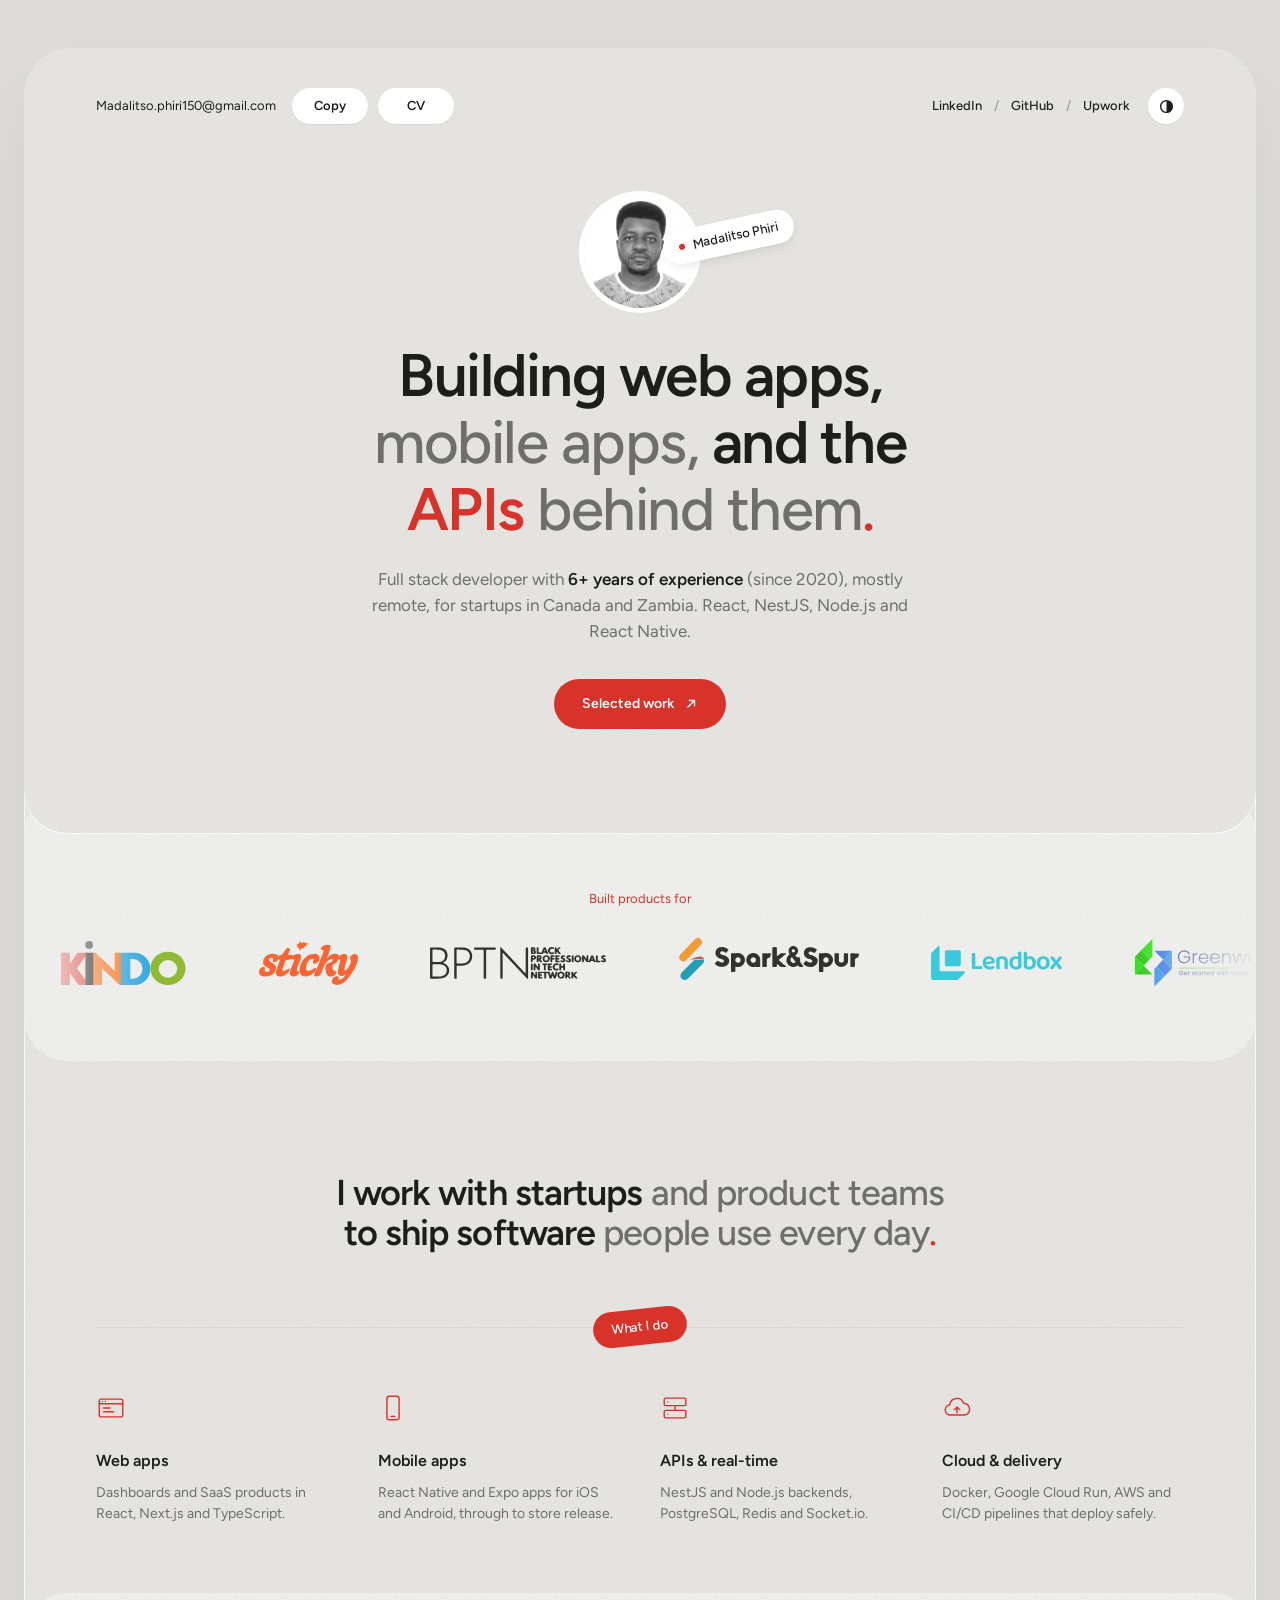
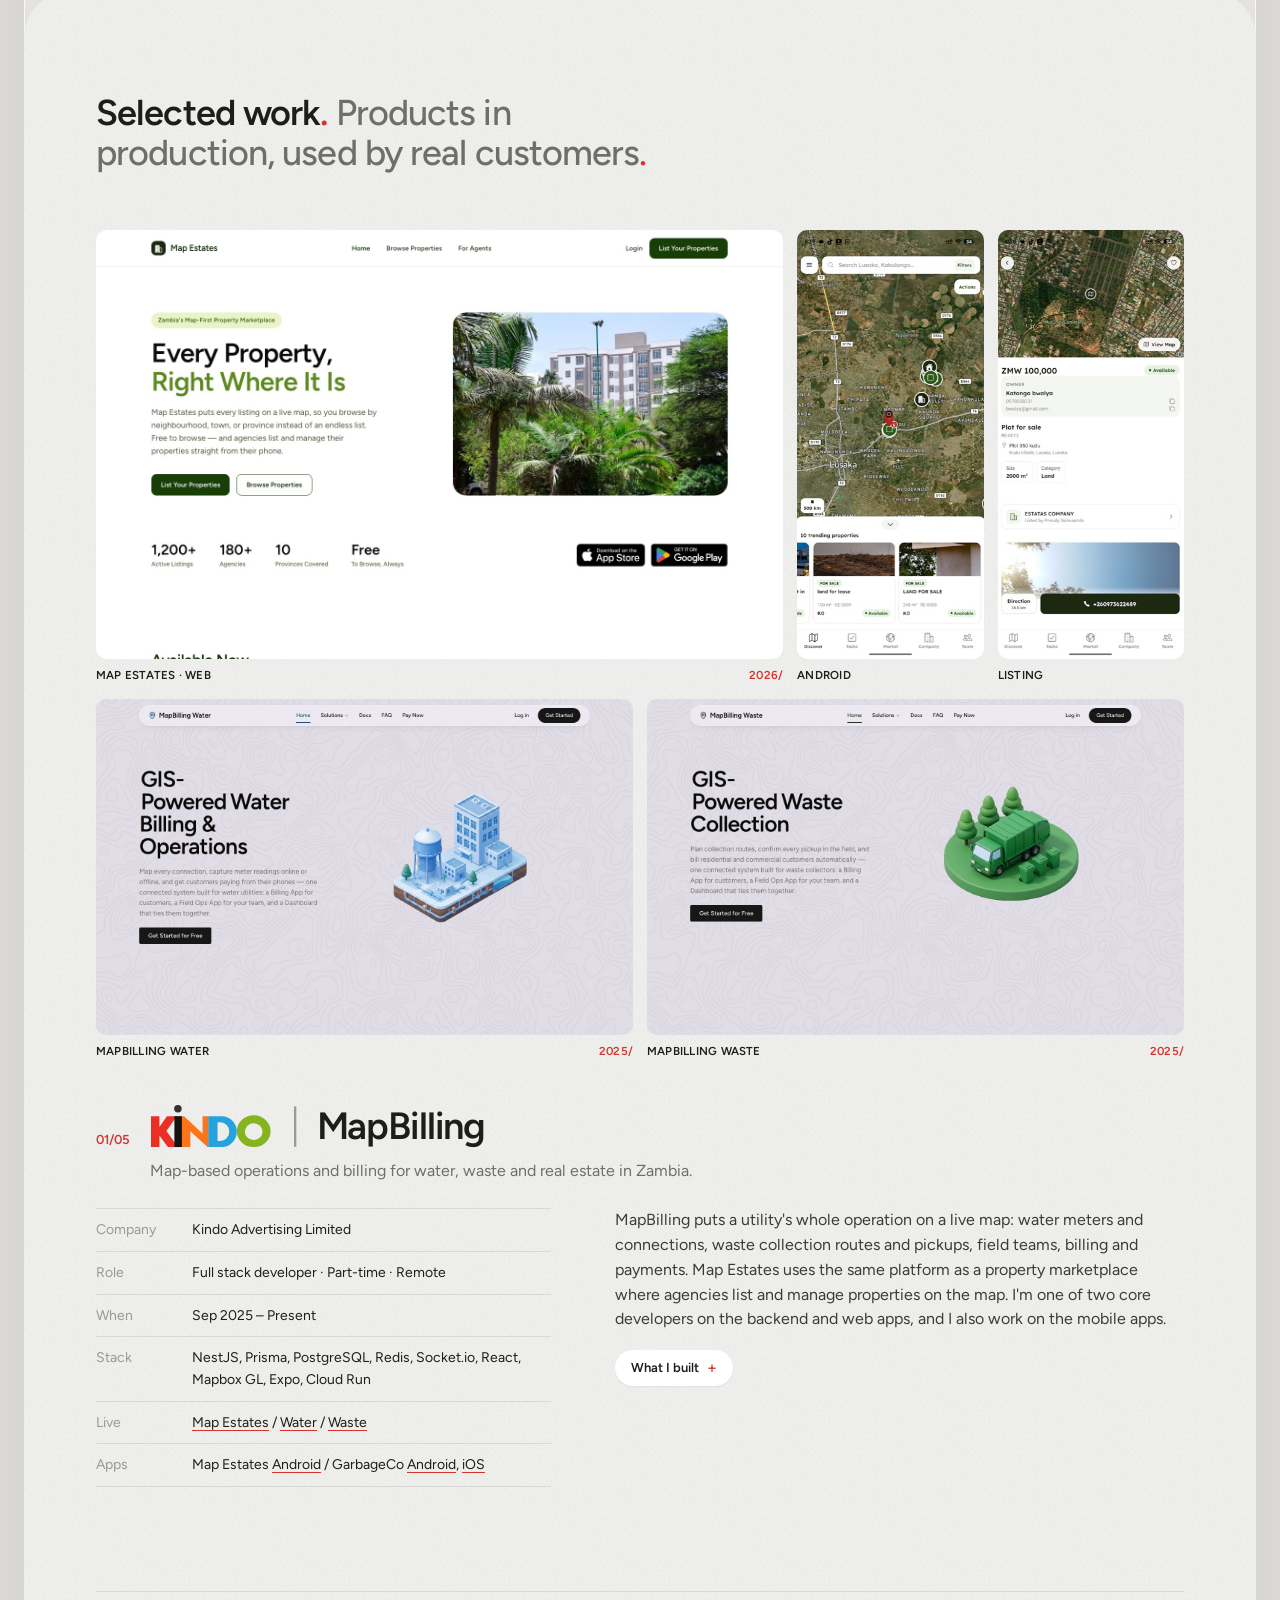
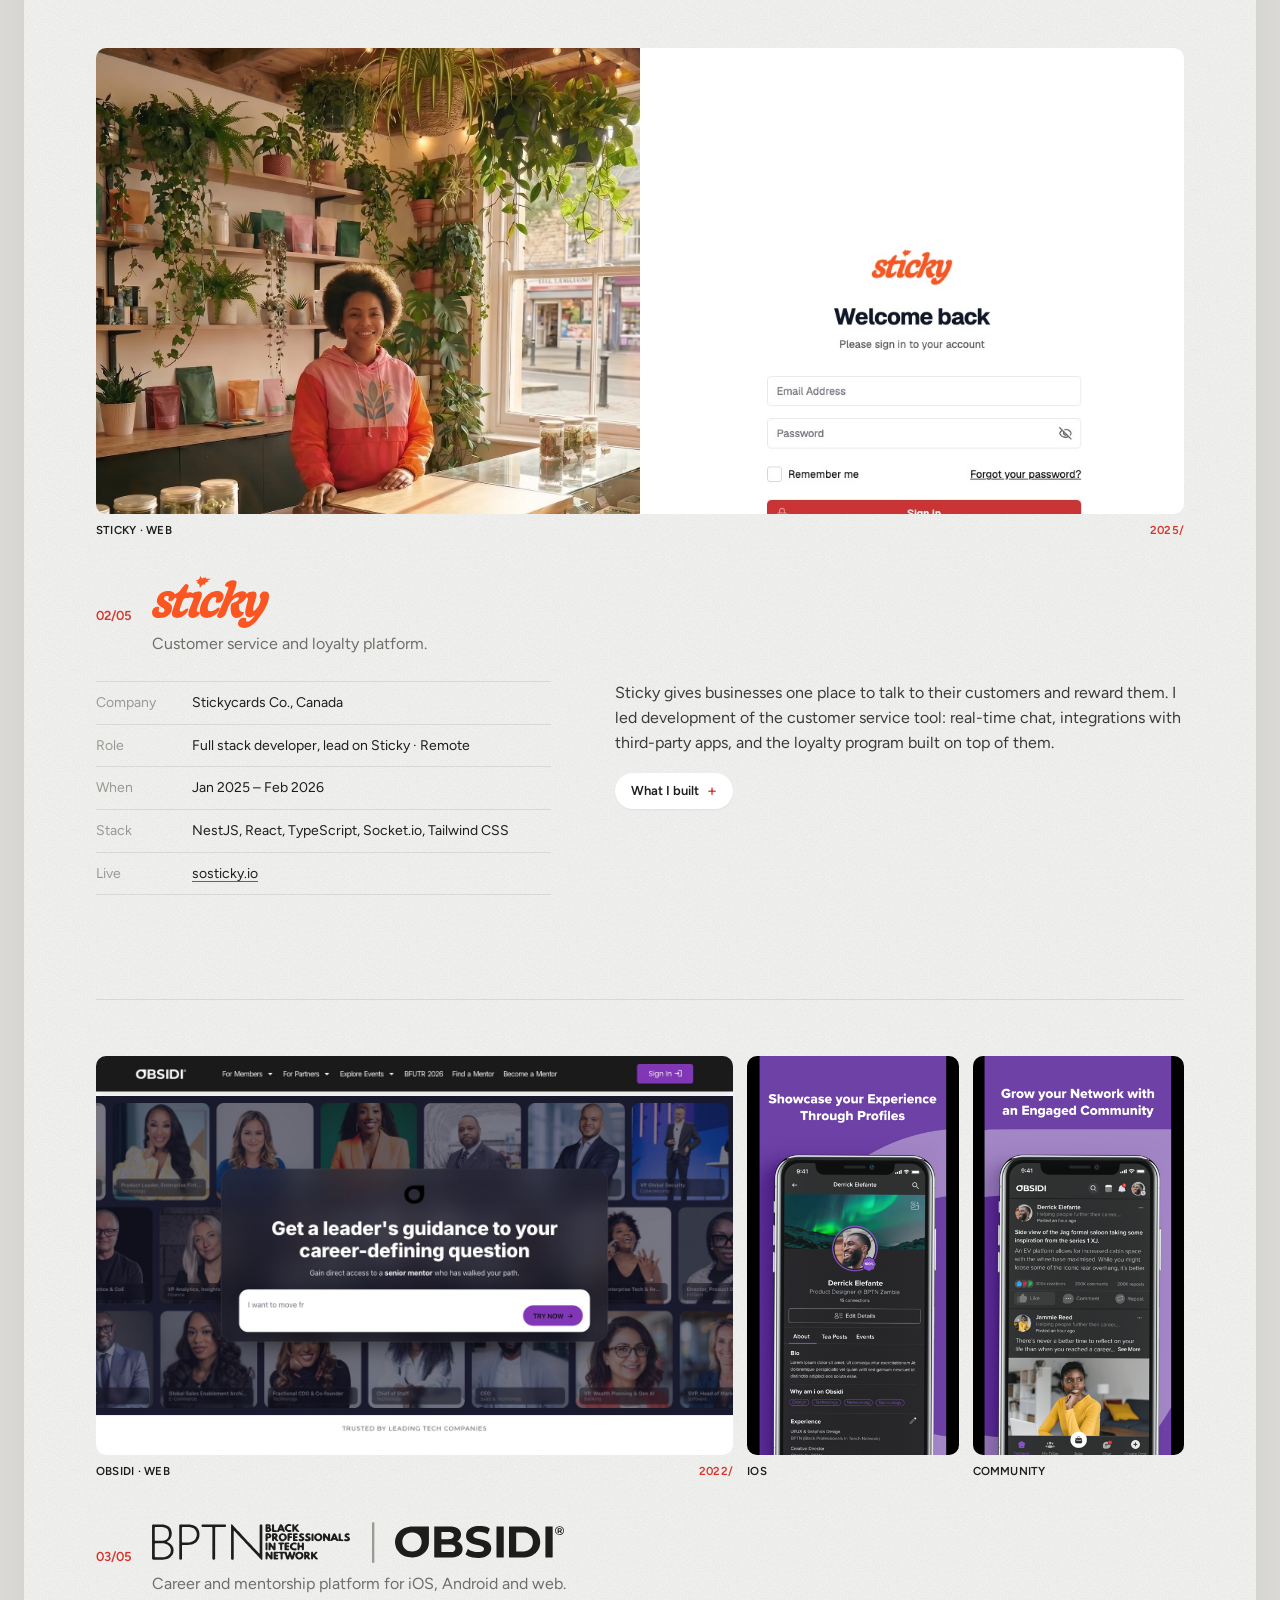
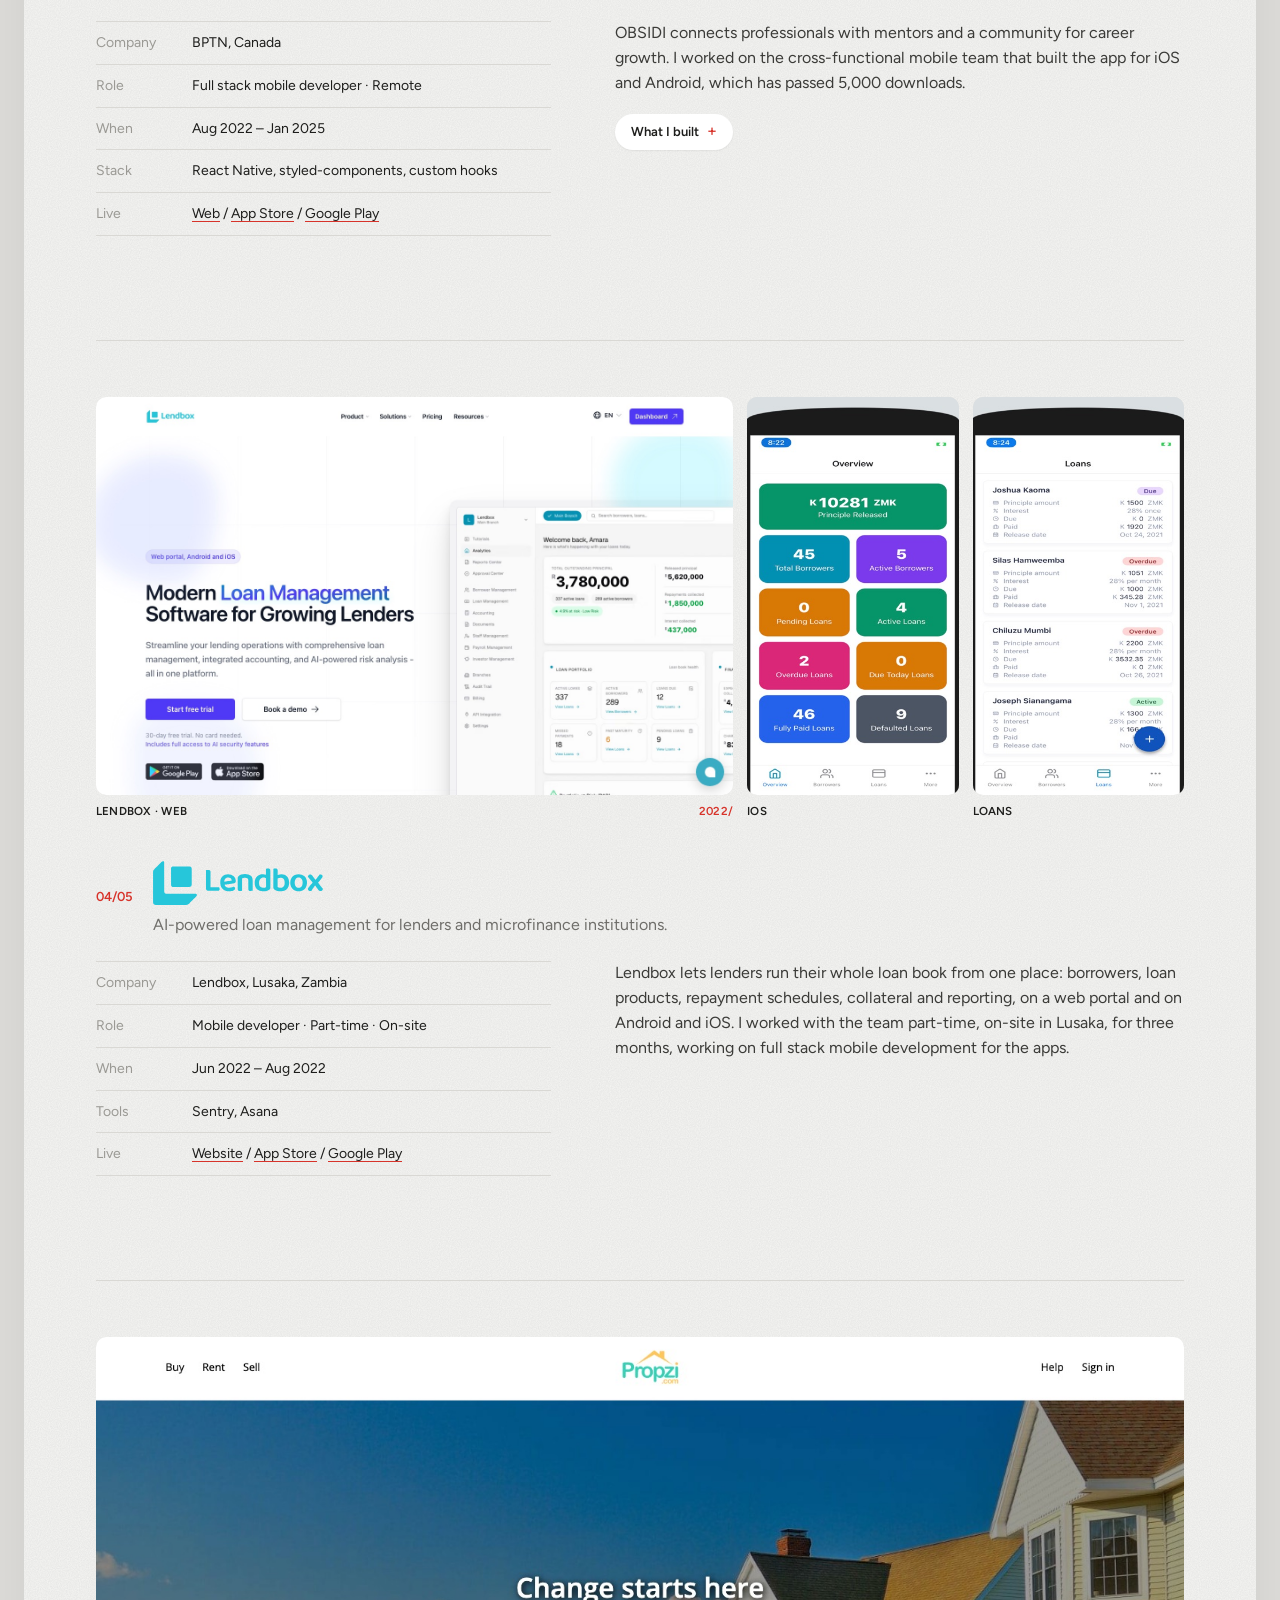
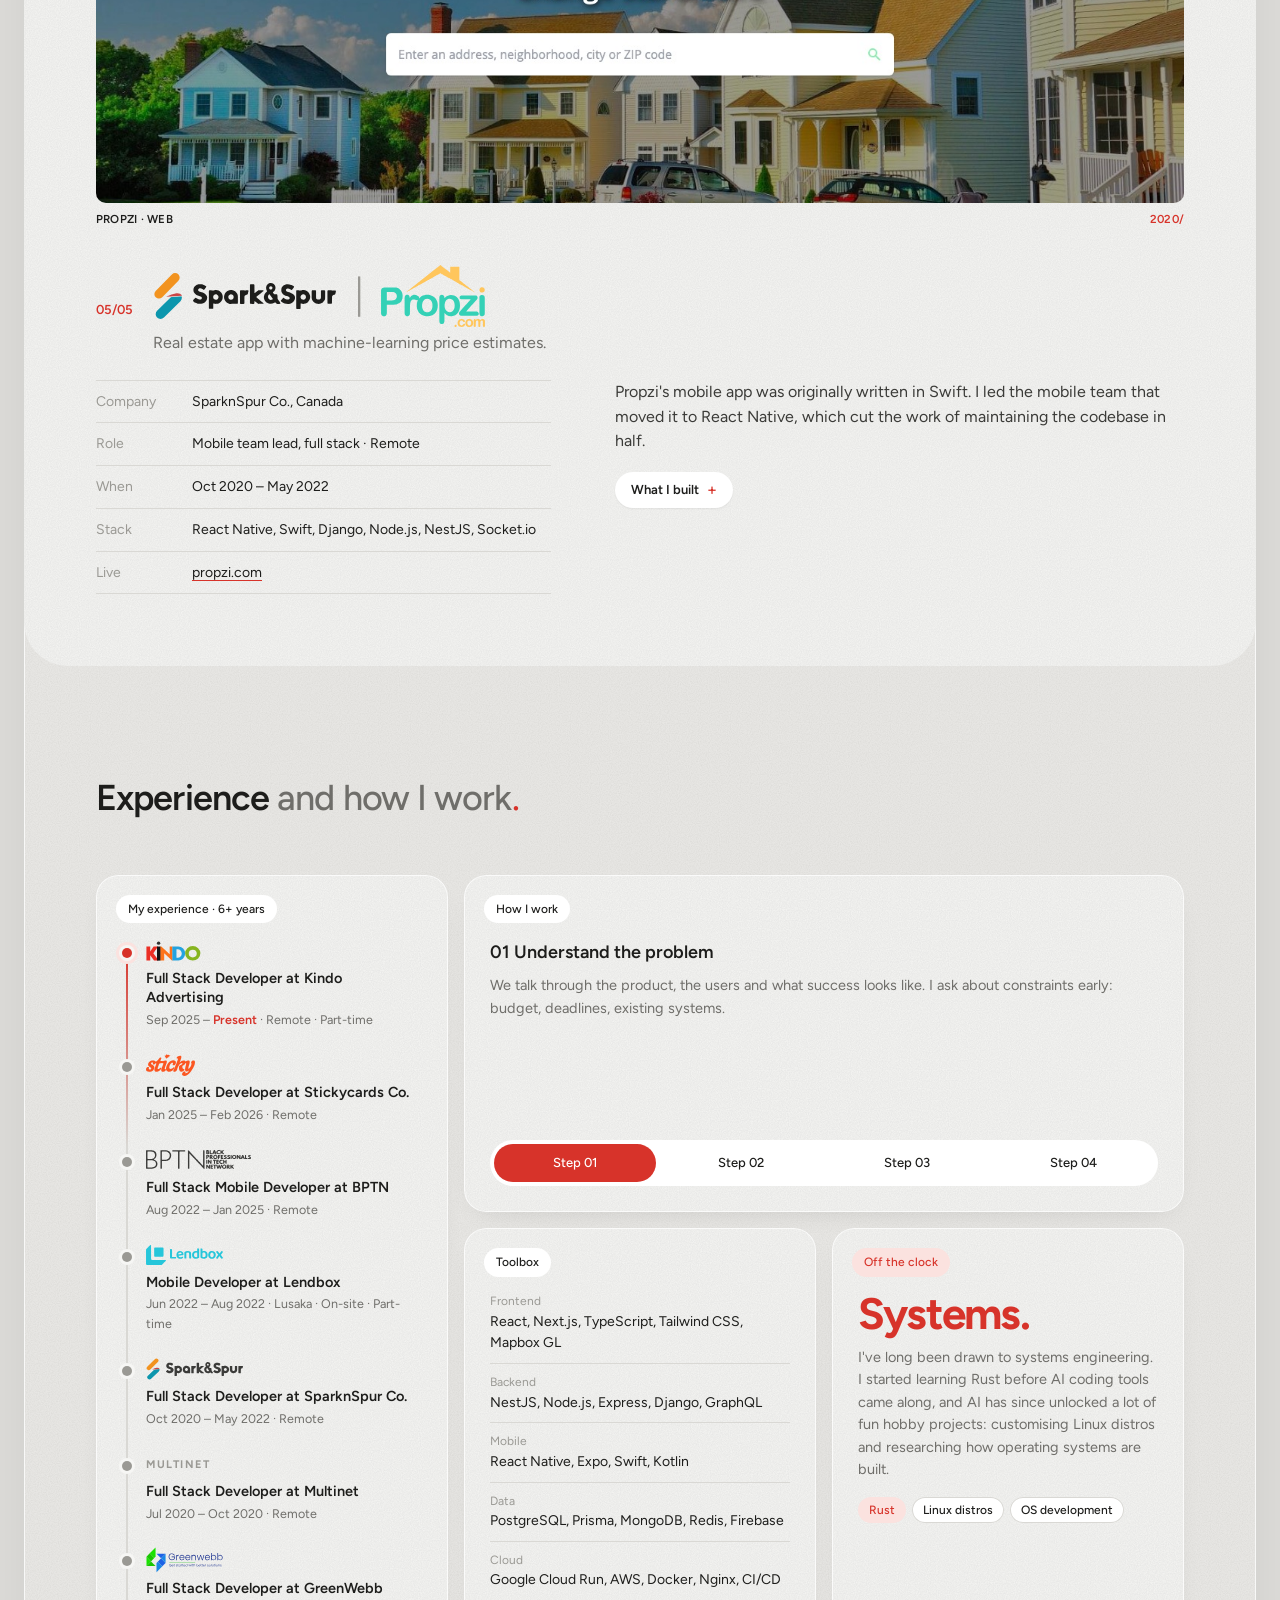
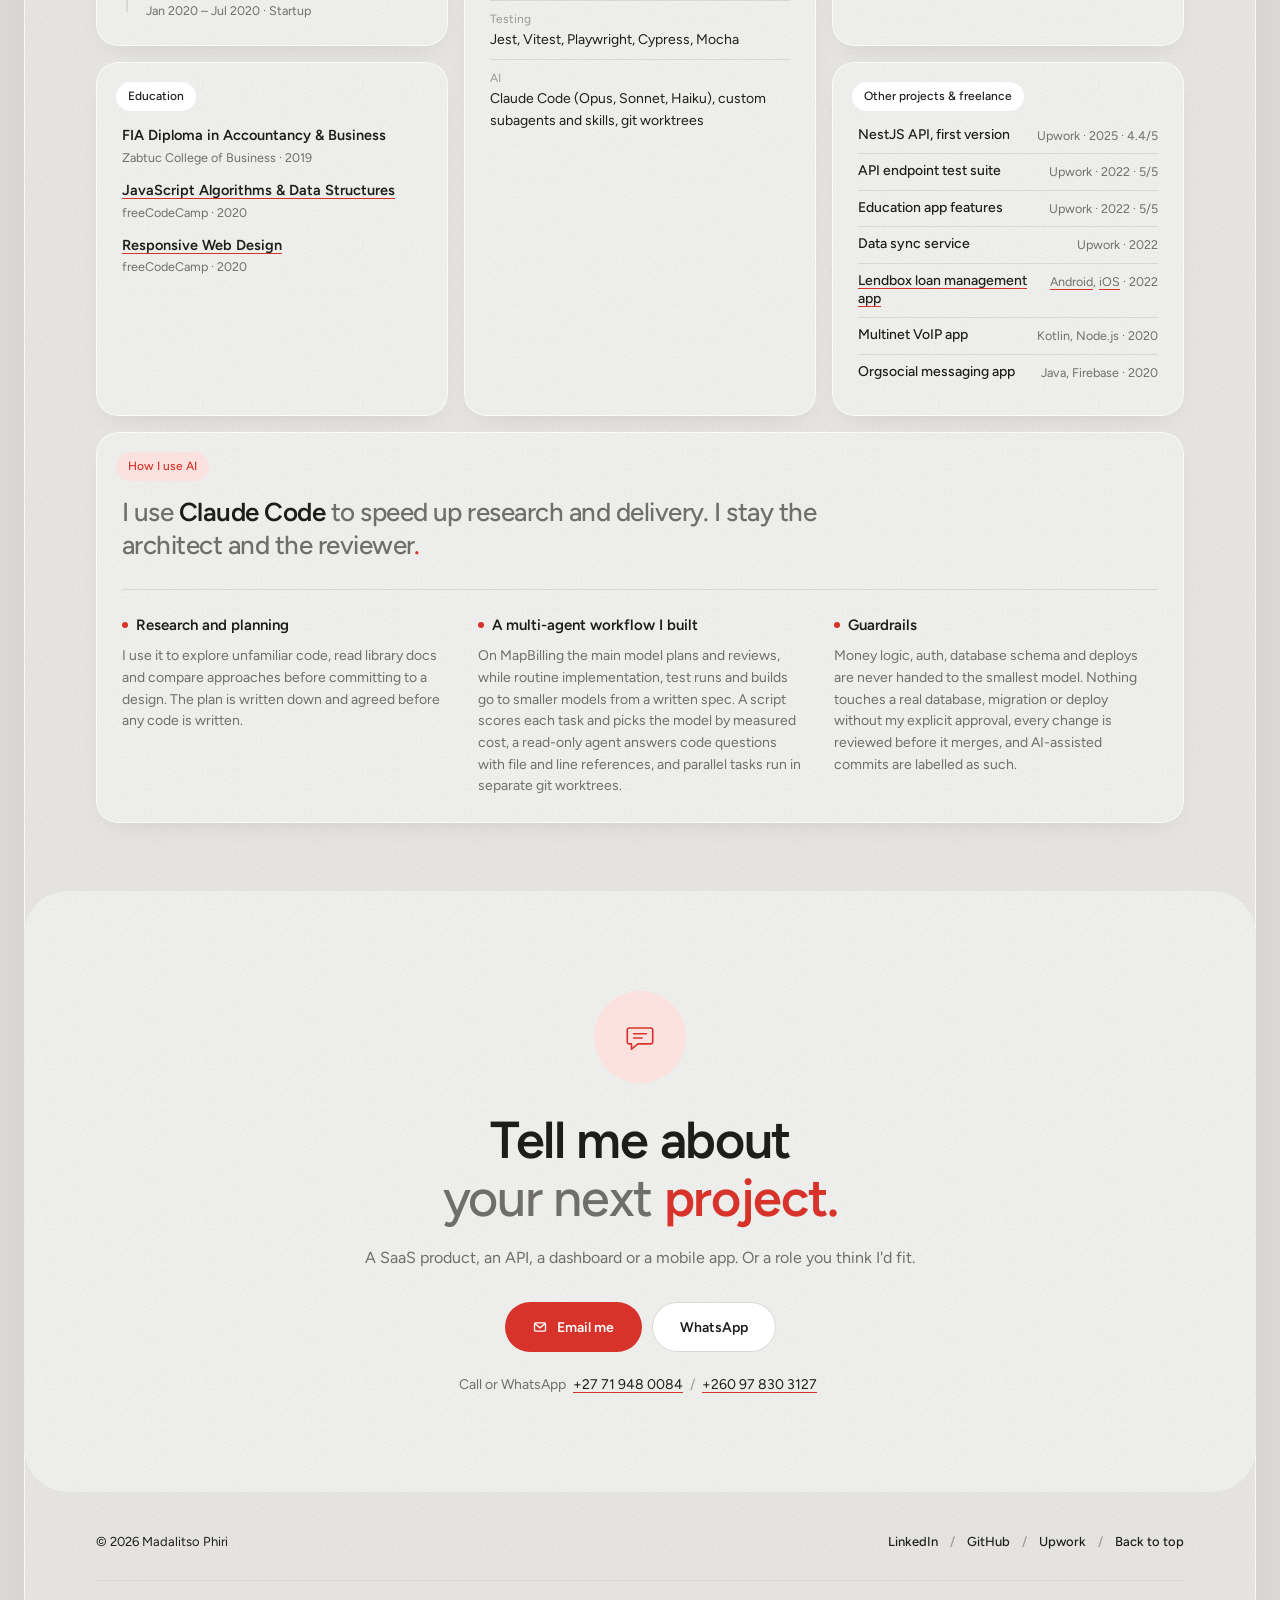
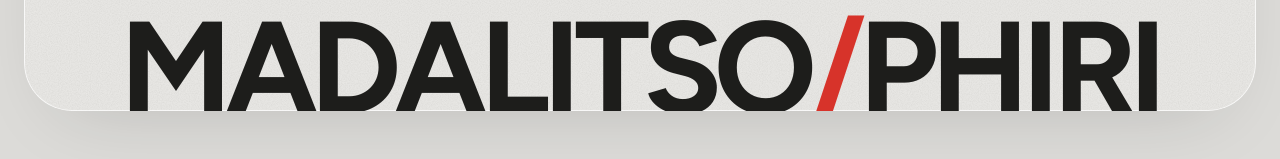
==== commit 26d062b7: "Scroll the company logo strip continuously Pauses on hover and stays still for visitors who prefer r" ====
--- a/index.html
+++ b/index.html
@@ -66,14 +66,18 @@
     <!-- ============ COMPANIES ============ -->
     <section class="panel panel--light companies" aria-label="Companies I've worked with">
       <p class="companies__label">Built products for</p>
+      <div class="marquee">
+        <div class="marquee__track">
       <ul class="companies__list">
-        <li><img class="logo theme-light" src="images/logos/kindo.svg" alt="Kindo Advertising" style="height: 46px" /><img class="logo theme-dark" src="images/logos/kindo-dark.svg" alt="Kindo Advertising" style="height: 46px" /></li>
-        <li><img class="logo" src="images/logos/sticky.svg" alt="Sticky by Stickycards" style="height: 44px" /></li>
-        <li><span class="logo logo--mono" role="img" aria-label="BPTN, Black Professionals in Tech Network" style="--logo: url(images/logos/bptn.svg); height: 32px; aspect-ratio: 2263 / 411"></span></li>
-        <li><span class="lockup" role="img" aria-label="Spark&amp;Spur"><img src="images/logos/sparknspur-icon.svg" alt="" style="height: 44px" /><span class="logo--mono" style="--logo: url(images/logos/sparknspur.svg); height: 26px; aspect-ratio: 1877 / 340"></span></span></li>
-        <li><img class="logo" src="images/logos/lendbox.svg" alt="Lendbox" style="height: 34px" /></li>
-        <li><img class="logo theme-light" src="images/logos/greenwebb.svg" alt="Greenwebb" style="height: 50px" /><img class="logo theme-dark" src="images/logos/greenwebb-dark.svg" alt="Greenwebb" style="height: 50px" /></li>
-      </ul>
+          <li><img class="logo theme-light" src="images/logos/kindo.svg" alt="Kindo Advertising" style="height: 46px" /><img class="logo theme-dark" src="images/logos/kindo-dark.svg" alt="Kindo Advertising" style="height: 46px" /></li>
+          <li><img class="logo" src="images/logos/sticky.svg" alt="Sticky by Stickycards" style="height: 44px" /></li>
+          <li><span class="logo logo--mono" role="img" aria-label="BPTN, Black Professionals in Tech Network" style="--logo: url(images/logos/bptn.svg); height: 32px; aspect-ratio: 2263 / 411"></span></li>
+          <li><span class="lockup" role="img" aria-label="Spark&amp;Spur"><img src="images/logos/sparknspur-icon.svg" alt="" style="height: 44px" /><span class="logo--mono" style="--logo: url(images/logos/sparknspur.svg); height: 26px; aspect-ratio: 1877 / 340"></span></span></li>
+          <li><img class="logo" src="images/logos/lendbox.svg" alt="Lendbox" style="height: 34px" /></li>
+          <li><img class="logo theme-light" src="images/logos/greenwebb.svg" alt="Greenwebb" style="height: 50px" /><img class="logo theme-dark" src="images/logos/greenwebb-dark.svg" alt="Greenwebb" style="height: 50px" /></li>
+        </ul>
+        </div>
+      </div>
     </section>
 
     <main id="main">
--- a/styles.css
+++ b/styles.css
@@ -463,3 +463,21 @@
 .contact__phones { margin-top: 22px; font-size: 14px; color: var(--ink-2); }
 .contact__phones a { color: var(--ink); text-decoration: underline; text-decoration-color: var(--accent); text-underline-offset: 3px; margin: 0 4px; }
 .contact__phones span { color: var(--ink-3); }
+
+/* Logo strip: endless scroll. The list is cloned once in script.js and the track moves by half its width. */
+.marquee { overflow: hidden; margin: 0 -72px;
+  -webkit-mask: linear-gradient(90deg, transparent, #000 10%, #000 90%, transparent);
+          mask: linear-gradient(90deg, transparent, #000 10%, #000 90%, transparent); }
+.marquee__track { display: flex; width: max-content; animation: marquee 38s linear infinite; }
+.marquee:hover .marquee__track { animation-play-state: paused; }
+.marquee .companies__list { flex-wrap: nowrap; justify-content: flex-start; gap: 0; }
+.marquee .companies__list li { padding: 0 36px; flex: none; }
+@keyframes marquee { to { transform: translateX(-50%); } }
+@media (max-width: 1000px) { .marquee { margin: 0 -40px; } }
+@media (max-width: 640px) { .marquee { margin: 0 -20px; } .marquee .companies__list li { padding: 0 22px; } }
+@media (prefers-reduced-motion: reduce) {
+  .marquee { -webkit-mask: none; mask: none; margin: 0; }
+  .marquee__track { animation: none; width: auto; }
+  .marquee .companies__list { flex-wrap: wrap; justify-content: center; gap: 24px 0; }
+  .marquee .companies__list + .companies__list { display: none; }
+}
